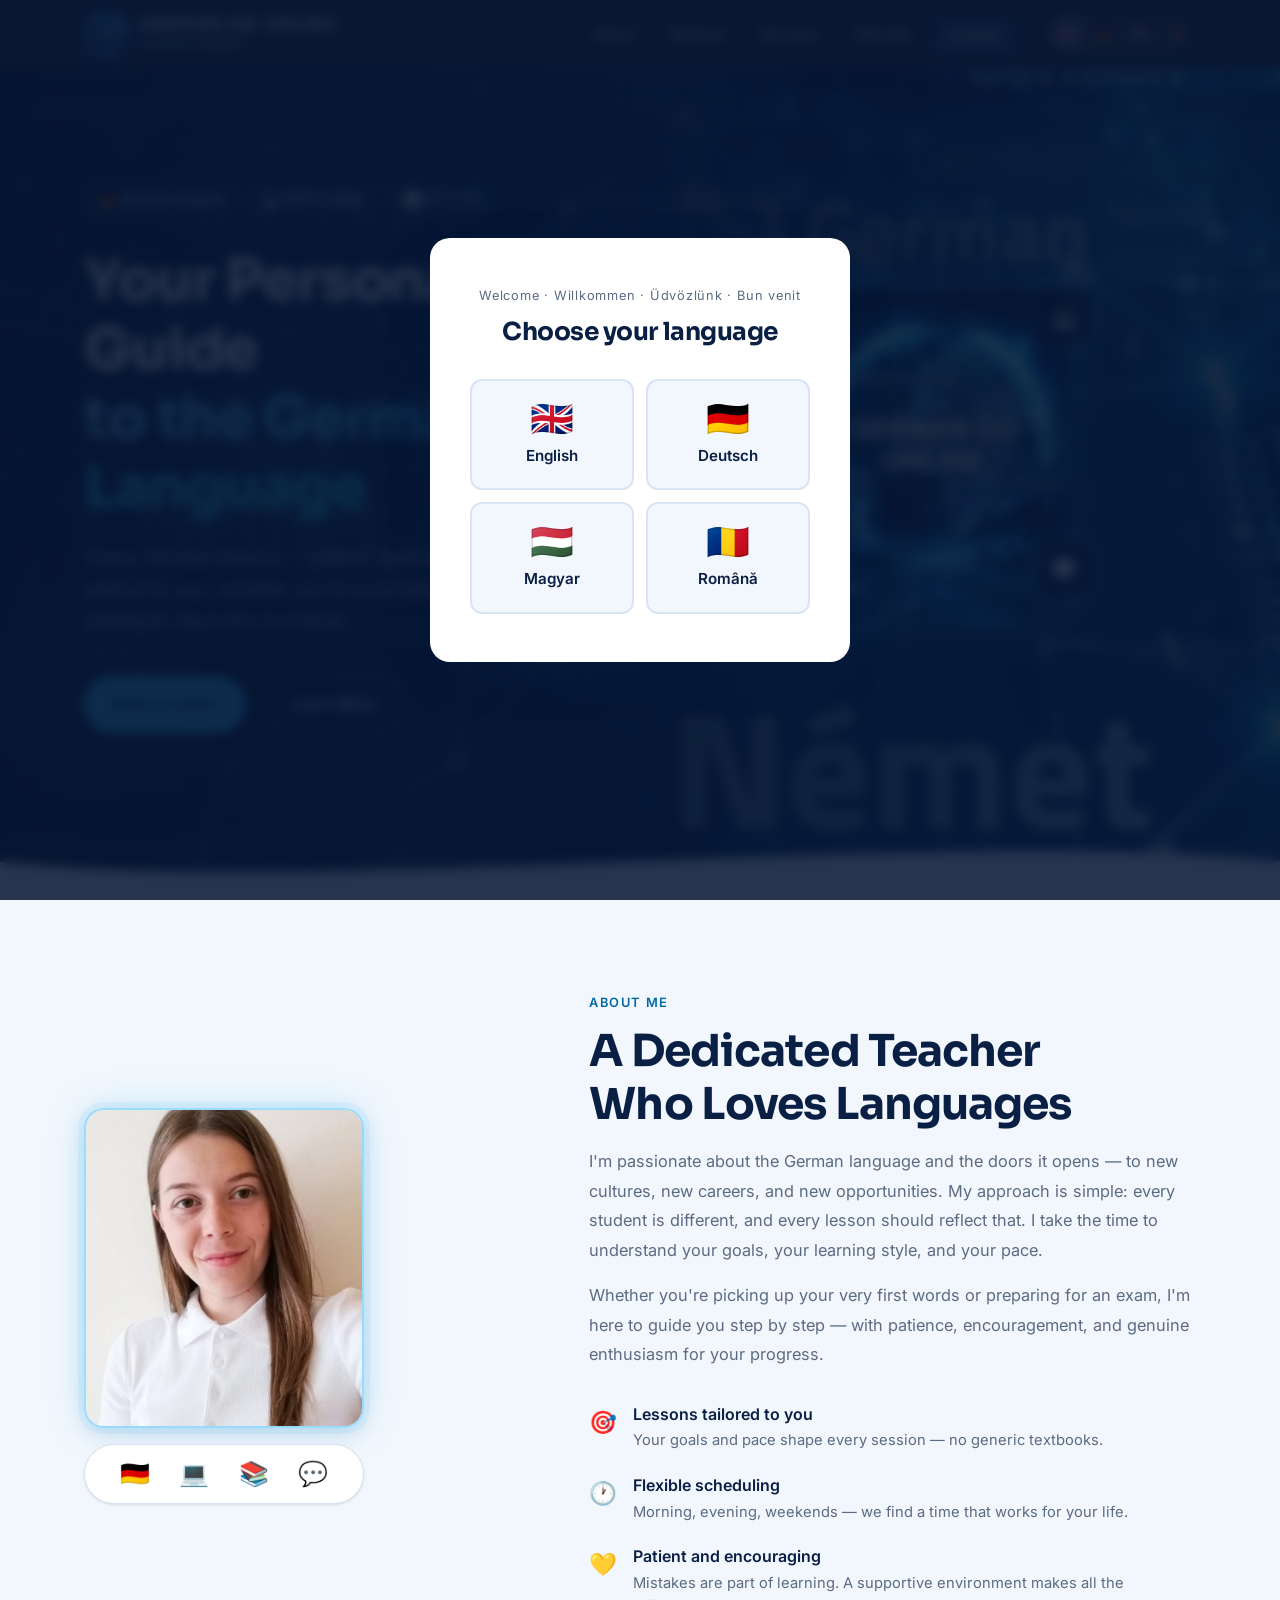
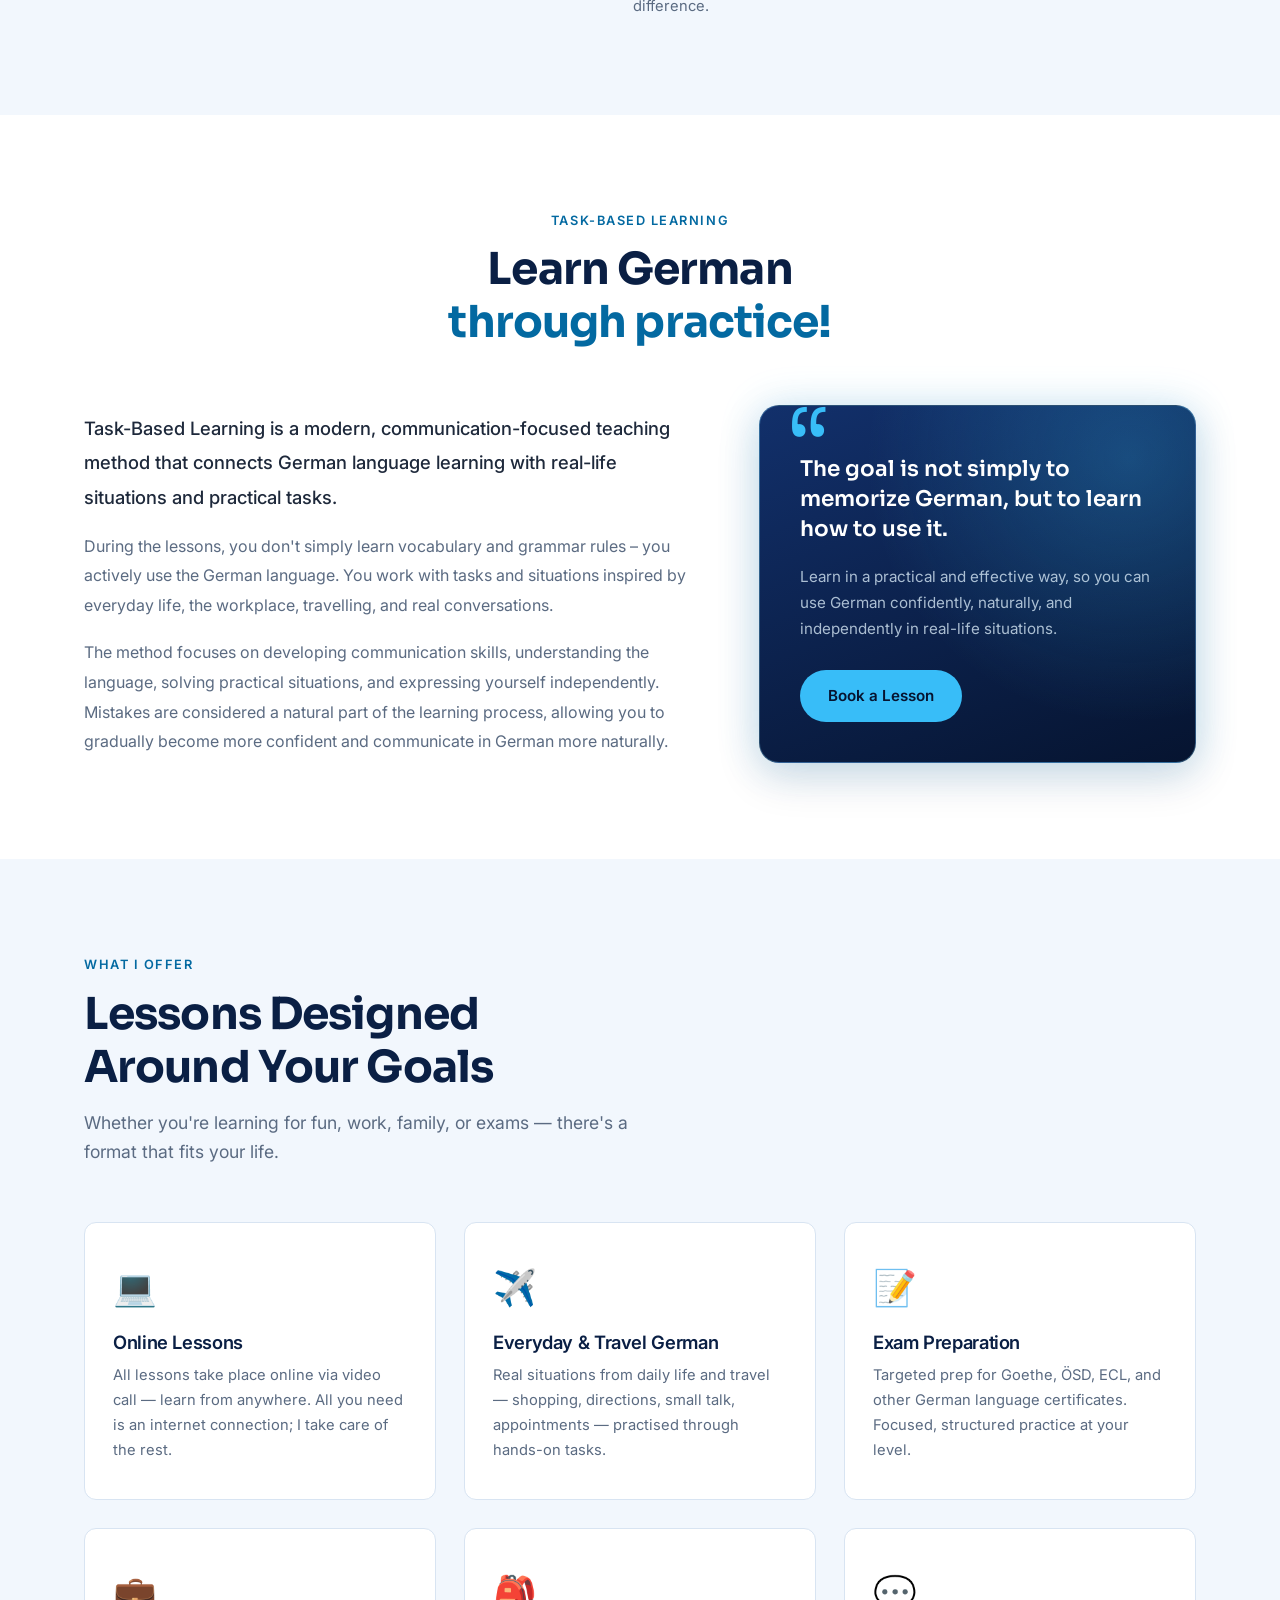
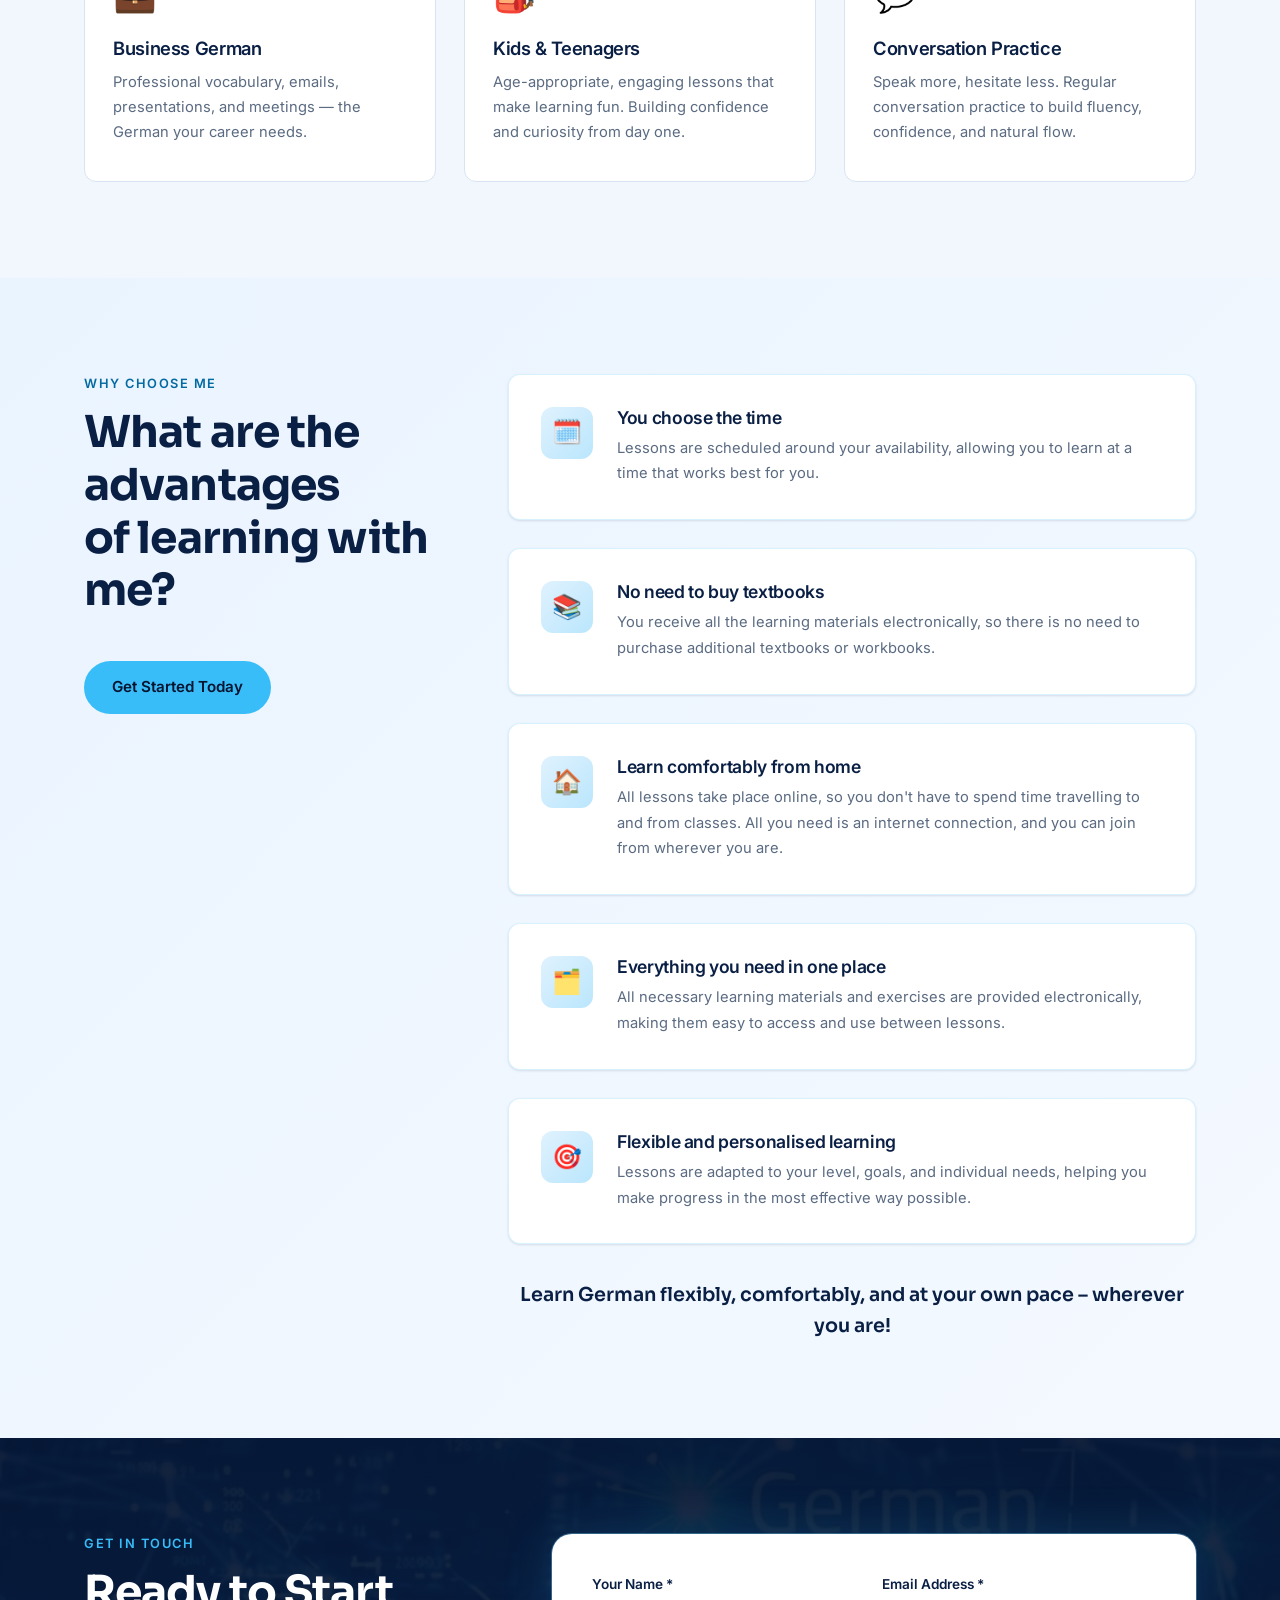
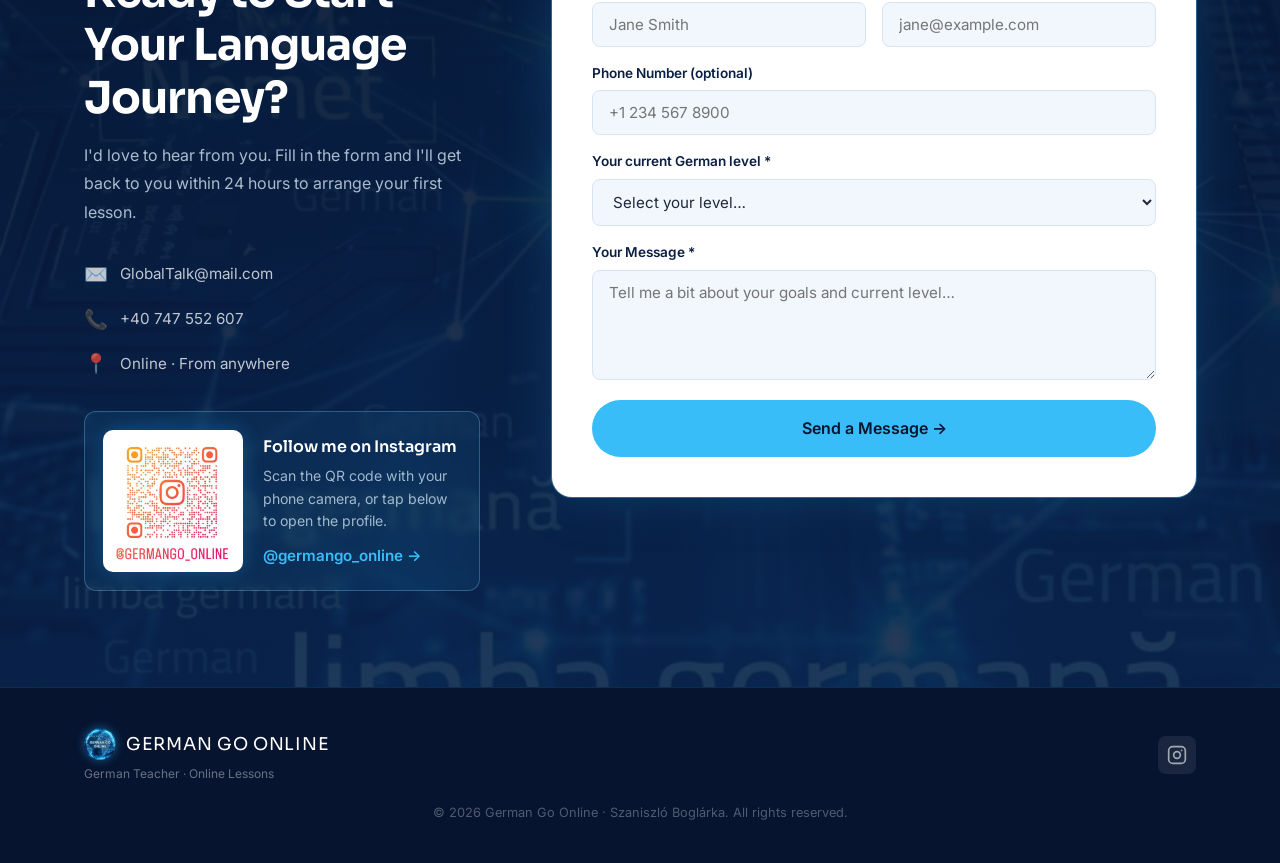
==== index.html @ 5b044534 "feat: rebrand as German Go Online — German-only, online-only site Content (from lesson description d" ====
<!DOCTYPE html>
<html lang="en">
<head>
  <meta charset="UTF-8" />
  <meta name="viewport" content="width=device-width, initial-scale=1.0" />
  <title>German Go Online — Szaniszló Boglárka | Online German Lessons</title>
  <link rel="preconnect" href="https://fonts.googleapis.com" />
  <link rel="preconnect" href="https://fonts.gstatic.com" crossorigin />
  <link href="https://fonts.googleapis.com/css2?family=Inter:wght@400;500;600&family=Sora:wght@500;600;700&display=swap" rel="stylesheet" />
  <link rel="icon" type="image/png" sizes="32x32" href="img/favicon-32.png" />
  <link rel="apple-touch-icon" href="img/apple-touch-icon.png" />
  <link rel="stylesheet" href="css/styles.css" />
</head>
<body>
  <nav id="navbar">
    <div class="container nav-inner">
      <a href="#" class="nav-logo" aria-label="German Go Online — Szaniszló Boglárka">
        <img src="img/logo-icon.png" alt="" class="nav-logo-icon" width="44" height="44" />
        <span class="nav-logo-text">
          <span class="nav-logo-name">German Go Online</span>
          <span class="nav-logo-tag">Szaniszló Boglárka</span>
        </span>
      </a>
      <button class="nav-toggle" aria-label="Toggle menu" aria-expanded="false">
        <span></span><span></span><span></span>
      </button>
      <ul class="nav-links" role="list">
        <li><a href="#about" class="nav-link" data-i18n="nav.about">About</a></li>
        <li><a href="#method" class="nav-link" data-i18n="nav.method">Method</a></li>
        <li><a href="#services" class="nav-link" data-i18n="nav.services">Services</a></li>
        <li><a href="#why" class="nav-link" data-i18n="nav.why">Why Me</a></li>
        <li><a href="#contact" class="nav-link" data-i18n="nav.contact">Contact</a></li>
      </ul>
      <div class="lang-switcher" aria-label="Select language">
        <button class="lang-btn active" data-lang="en" aria-label="English">🇬🇧</button>
        <button class="lang-btn" data-lang="de" aria-label="Deutsch">🇩🇪</button>
        <button class="lang-btn" data-lang="hu" aria-label="Magyar">🇭🇺</button>
        <button class="lang-btn" data-lang="ro" aria-label="Română">🇷🇴</button>
      </div>
    </div>
  </nav>

  <section id="hero">
    <div class="hero-bg-shapes" aria-hidden="true">
      <div class="shape shape-1"></div>
      <div class="shape shape-2"></div>
    </div>
    <div class="container hero-inner">
      <div class="hero-content">
        <div class="hero-flags" aria-label="Lesson highlights">
          <span class="flag-badge" data-i18n="hero.badge.de">🇩🇪 German lessons</span>
          <span class="flag-badge" data-i18n="hero.badge.online">💻 100% online</span>
          <span class="flag-badge" data-i18n="hero.badge.levels">📈 A1 → C2</span>
        </div>
        <h1 class="hero-headline" data-i18n-html="hero.headline">Your Personal Guide<br /><em>to the German Language</em></h1>
        <p class="hero-sub" data-i18n="hero.sub">Online German lessons — patient, dedicated, and tailored to you, whether you're a complete beginner or looking to reach the next level.</p>
        <div class="hero-ctas">
          <a href="#contact" class="btn btn-primary" data-i18n="hero.cta.primary">Book a Lesson</a>
          <a href="#about" class="btn btn-ghost" data-i18n="hero.cta.ghost">Learn More</a>
        </div>
      </div>
      <div class="hero-visual" aria-hidden="true">
        <div class="hero-avatar-wrap">
          <div class="hero-avatar-placeholder hero-logo">
            <img src="logo.jpeg" alt="German Go Online logo" class="hero-logo-img" />
          </div>
          <div class="hero-lang-float hero-lang-1">🇩🇪</div>
          <div class="hero-lang-float hero-lang-2">💻</div>
          <div class="hero-lang-float hero-lang-3">📚</div>
          <div class="hero-lang-float hero-lang-4">💬</div>
        </div>
      </div>
    </div>
    <div class="hero-wave" aria-hidden="true">
      <svg viewBox="0 0 1440 80" preserveAspectRatio="none" xmlns="http://www.w3.org/2000/svg">
        <path d="M0,40 C360,80 1080,0 1440,40 L1440,80 L0,80 Z" fill="#f2f7fd"/>
      </svg>
    </div>
  </section>

  <section id="about" class="section">
    <div class="container about-inner">
      <div class="about-image reveal">
        <div class="about-avatar-wrap">
          <div class="about-avatar-placeholder">
            <img src="img/profile.jpeg" alt="Szaniszló Boglárka" class="avatar-img profile-photo" width="280" height="320" loading="lazy" />
          </div>
          <div class="about-flag-ring" aria-hidden="true">
            <span>🇩🇪</span><span>💻</span><span>📚</span><span>💬</span>
          </div>
        </div>
      </div>
      <div class="about-content reveal">
        <p class="section-label" data-i18n="about.label">About me</p>
        <h2 class="section-title" data-i18n-html="about.title">A Dedicated Teacher<br />Who Loves Languages</h2>
        <p class="about-bio" data-i18n="about.bio1">I'm passionate about the German language and the doors it opens — to new cultures, new careers, and new opportunities. My approach is simple: every student is different, and every lesson should reflect that. I take the time to understand your goals, your learning style, and your pace.</p>
        <p class="about-bio" style="margin-top:16px;" data-i18n="about.bio2">Whether you're picking up your very first words or preparing for an exam, I'm here to guide you step by step — with patience, encouragement, and genuine enthusiasm for your progress.</p>
        <ul class="about-highlights">
          <li class="about-highlight">
            <span class="highlight-icon">🎯</span>
            <div>
              <strong data-i18n="about.h1.title">Lessons tailored to you</strong>
              <p data-i18n="about.h1.desc">Your goals and pace shape every session — no generic textbooks.</p>
            </div>
          </li>
          <li class="about-highlight">
            <span class="highlight-icon">🕐</span>
            <div>
              <strong data-i18n="about.h2.title">Flexible scheduling</strong>
              <p data-i18n="about.h2.desc">Morning, evening, weekends — we find a time that works for your life.</p>
            </div>
          </li>
          <li class="about-highlight">
            <span class="highlight-icon">💛</span>
            <div>
              <strong data-i18n="about.h3.title">Patient and encouraging</strong>
              <p data-i18n="about.h3.desc">Mistakes are part of learning. A supportive environment makes all the difference.</p>
            </div>
          </li>
        </ul>
      </div>
    </div>
  </section>

  <section id="method" class="section method-section">
    <div class="container">
      <div class="section-header reveal" style="text-align:center; margin-bottom:56px;">
        <p class="section-label" data-i18n="method.label">Task-Based Learning</p>
        <h2 class="section-title" data-i18n-html="method.title">Learn German<br /><em>through practice!</em></h2>
      </div>
      <div class="method-inner">
        <div class="method-text reveal">
          <p class="method-lead" data-i18n="method.p1">Task-Based Learning is a modern, communication-focused teaching method that connects German language learning with real-life situations and practical tasks.</p>
          <p data-i18n="method.p2">During the lessons, you don't simply learn vocabulary and grammar rules – you actively use the German language. You work with tasks and situations inspired by everyday life, the workplace, travelling, and real conversations.</p>
          <p data-i18n="method.p3">The method focuses on developing communication skills, understanding the language, solving practical situations, and expressing yourself independently. Mistakes are considered a natural part of the learning process, allowing you to gradually become more confident and communicate in German more naturally.</p>
        </div>
        <aside class="method-quote reveal">
          <span class="method-quote-mark" aria-hidden="true">“</span>
          <blockquote data-i18n="method.quote">The goal is not simply to memorize German, but to learn how to use it.</blockquote>
          <p class="method-closing" data-i18n="method.closing">Learn in a practical and effective way, so you can use German confidently, naturally, and independently in real-life situations.</p>
          <a href="#contact" class="btn btn-primary" data-i18n="hero.cta.primary">Book a Lesson</a>
        </aside>
      </div>
    </div>
  </section>

  <section id="services" class="section">
    <div class="container">
      <div class="section-header reveal" style="margin-bottom:56px;">
        <p class="section-label" data-i18n="svc.label">What I offer</p>
        <h2 class="section-title" data-i18n-html="svc.title">Lessons Designed<br />Around Your Goals</h2>
        <p class="section-sub" data-i18n="svc.sub">Whether you're learning for fun, work, family, or exams — there's a format that fits your life.</p>
      </div>
      <div class="services-grid">
        <div class="service-card reveal">
          <div class="service-icon">💻</div>
          <h3 class="service-title" data-i18n="svc.online.title">Online Lessons</h3>
          <p class="service-desc" data-i18n="svc.online.desc">All lessons take place online via video call — learn from anywhere. All you need is an internet connection; I take care of the rest.</p>
        </div>
        <div class="service-card reveal">
          <div class="service-icon">✈️</div>
          <h3 class="service-title" data-i18n="svc.everyday.title">Everyday &amp; Travel German</h3>
          <p class="service-desc" data-i18n="svc.everyday.desc">Real situations from daily life and travel — shopping, directions, small talk, appointments — practised through hands-on tasks.</p>
        </div>
        <div class="service-card reveal">
          <div class="service-icon">📝</div>
          <h3 class="service-title" data-i18n="svc.exam.title">Exam Preparation</h3>
          <p class="service-desc" data-i18n="svc.exam.desc">Targeted prep for Goethe, ÖSD, ECL, and other German language certificates. Focused, structured practice at your level.</p>
        </div>
        <div class="service-card reveal">
          <div class="service-icon">💼</div>
          <h3 class="service-title" data-i18n="svc.business.title">Business German</h3>
          <p class="service-desc" data-i18n="svc.business.desc">Professional vocabulary, emails, presentations, and meetings — the German your career needs.</p>
        </div>
        <div class="service-card reveal">
          <div class="service-icon">🎒</div>
          <h3 class="service-title" data-i18n="svc.kids.title">Kids &amp; Teenagers</h3>
          <p class="service-desc" data-i18n="svc.kids.desc">Age-appropriate, engaging lessons that make learning fun. Building confidence and curiosity from day one.</p>
        </div>
        <div class="service-card reveal">
          <div class="service-icon">💬</div>
          <h3 class="service-title" data-i18n="svc.conv.title">Conversation Practice</h3>
          <p class="service-desc" data-i18n="svc.conv.desc">Speak more, hesitate less. Regular conversation practice to build fluency, confidence, and natural flow.</p>
        </div>
      </div>
    </div>
  </section>

  <section id="why" class="section why-section">
    <div class="container">
      <div class="why-inner">
        <div class="why-header reveal">
          <p class="section-label" data-i18n="why.label">Why choose me</p>
          <h2 class="section-title" data-i18n-html="why.title">What are the advantages<br />of learning with me?</h2>
          <a href="#contact" class="btn btn-primary" style="margin-top:28px; display:inline-flex;" data-i18n="why.cta">Get Started Today</a>
        </div>
        <div class="why-cards">
          <div class="why-card reveal">
            <div class="why-icon-wrap"><span class="why-icon">🗓️</span></div>
            <div>
              <h3 class="why-title" data-i18n="why.c1.title">You choose the time</h3>
              <p class="why-desc" data-i18n="why.c1.desc">Lessons are scheduled around your availability, allowing you to learn at a time that works best for you.</p>
            </div>
          </div>
          <div class="why-card reveal">
            <div class="why-icon-wrap"><span class="why-icon">📚</span></div>
            <div>
              <h3 class="why-title" data-i18n="why.c2.title">No need to buy textbooks</h3>
              <p class="why-desc" data-i18n="why.c2.desc">You receive all the learning materials electronically, so there is no need to purchase additional textbooks or workbooks.</p>
            </div>
          </div>
          <div class="why-card reveal">
            <div class="why-icon-wrap"><span class="why-icon">🏠</span></div>
            <div>
              <h3 class="why-title" data-i18n="why.c3.title">Learn comfortably from home</h3>
              <p class="why-desc" data-i18n="why.c3.desc">All lessons take place online, so you don't have to spend time travelling to and from classes. All you need is an internet connection, and you can join from wherever you are.</p>
            </div>
          </div>
          <div class="why-card reveal">
            <div class="why-icon-wrap"><span class="why-icon">🗂️</span></div>
            <div>
              <h3 class="why-title" data-i18n="why.c4.title">Everything you need in one place</h3>
              <p class="why-desc" data-i18n="why.c4.desc">All necessary learning materials and exercises are provided electronically, making them easy to access and use between lessons.</p>
            </div>
          </div>
          <div class="why-card reveal">
            <div class="why-icon-wrap"><span class="why-icon">🎯</span></div>
            <div>
              <h3 class="why-title" data-i18n="why.c5.title">Flexible and personalised learning</h3>
              <p class="why-desc" data-i18n="why.c5.desc">Lessons are adapted to your level, goals, and individual needs, helping you make progress in the most effective way possible.</p>
            </div>
          </div>
          <p class="why-closing reveal" data-i18n="why.closing">Learn German flexibly, comfortably, and at your own pace – wherever you are!</p>
        </div>
      </div>
    </div>
  </section>

  <section id="contact" class="section">
    <div class="container">
      <div class="contact-inner">
        <div class="contact-info reveal">
          <p class="section-label" style="color:var(--accent);" data-i18n="contact.label">Get in touch</p>
          <h2 class="section-title" style="color:white;" data-i18n-html="contact.title">Ready to Start<br />Your Language Journey?</h2>
          <p class="contact-intro" data-i18n="contact.intro">I'd love to hear from you. Fill in the form and I'll get back to you within 24 hours to arrange your first lesson.</p>
          <ul class="contact-details">
            <li class="contact-detail">
              <span class="contact-detail-icon">✉️</span>
              <a href="mailto:GlobalTalk@mail.com" class="contact-link">GlobalTalk@mail.com</a>
            </li>
            <li class="contact-detail">
              <span class="contact-detail-icon">📞</span>
              <a href="tel:+40747552607" class="contact-link">+40 747 552 607</a>
            </li>
            <li class="contact-detail">
              <span class="contact-detail-icon">📍</span>
              <span data-i18n="contact.location">Online · From anywhere</span>
            </li>
          </ul>
          <div class="insta-card">
            <a href="https://www.instagram.com/germango_online/" target="_blank" rel="noopener" class="insta-qr-link" aria-label="Instagram @germango_online">
              <img src="img/insta-qr.jpeg" alt="Instagram QR code — @germango_online" class="insta-qr" width="140" height="142" loading="lazy" />
            </a>
            <div class="insta-text">
              <strong data-i18n="contact.insta.title">Follow me on Instagram</strong>
              <p data-i18n="contact.insta.desc">Scan the QR code with your phone camera, or tap below to open the profile.</p>
              <a href="https://www.instagram.com/germango_online/" target="_blank" rel="noopener" class="insta-handle">@germango_online →</a>
            </div>
          </div>
        </div>
        <div class="contact-form-wrap reveal">
          <form class="contact-form" id="contact-form" action="https://formsubmit.co/GlobalTalk@mail.com" method="POST">
            <input type="hidden" name="_subject" value="New lesson enquiry — German Go Online" />
            <input type="hidden" name="_template" value="table" />
            <input type="text" name="_honey" class="form-honeypot" tabindex="-1" autocomplete="off" aria-hidden="true" />
            <div class="form-row">
              <div class="form-group">
                <label for="name" data-i18n="contact.form.name">Your Name *</label>
                <input type="text" id="name" name="Name" data-i18n-placeholder="contact.form.name.ph" placeholder="Jane Smith" required />
              </div>
              <div class="form-group">
                <label for="email" data-i18n="contact.form.email">Email Address *</label>
                <input type="email" id="email" name="Email" data-i18n-placeholder="contact.form.email.ph" placeholder="jane@example.com" required />
              </div>
            </div>
            <div class="form-group">
              <label for="phone" data-i18n="contact.form.phone">Phone Number (optional)</label>
              <input type="tel" id="phone" name="Phone" data-i18n-placeholder="contact.form.phone.ph" placeholder="+1 234 567 8900" />
            </div>
            <div class="form-group">
              <label for="level" data-i18n="contact.form.level">Your current German level *</label>
              <select id="level" name="German level" required>
                <option value="" disabled selected data-i18n-option="contact.form.level.ph">Select your level…</option>
                <option value="Complete beginner" data-i18n-option="contact.form.level.zero">Complete beginner</option>
                <option value="A1-A2" data-i18n-option="contact.form.level.a">A1–A2 · Elementary</option>
                <option value="B1-B2" data-i18n-option="contact.form.level.b">B1–B2 · Intermediate</option>
                <option value="C1-C2" data-i18n-option="contact.form.level.c">C1–C2 · Advanced</option>
                <option value="Not sure" data-i18n-option="contact.form.level.ns">Not sure yet</option>
              </select>
            </div>
            <div class="form-group">
              <label for="message" data-i18n="contact.form.msg">Your Message *</label>
              <textarea id="message" name="Message" rows="4" data-i18n-placeholder="contact.form.msg.ph" placeholder="Tell me a bit about your goals and current level…" required></textarea>
            </div>
            <button type="submit" class="btn btn-primary form-submit" data-i18n="contact.form.submit">Send a Message →</button>
            <p class="form-status" role="status" aria-live="polite"></p>
          </form>
        </div>
      </div>
    </div>
  </section>

  <footer class="footer">
    <div class="container footer-inner">
      <div class="footer-brand">
        <span class="footer-name"><img src="img/logo-icon.png" alt="" class="footer-logo-icon" width="32" height="32" />German Go Online</span>
        <span class="footer-tagline" data-i18n="footer.tagline">German Teacher · Online Lessons</span>
      </div>
      <div class="footer-social" aria-label="Social media">
        <a href="https://www.instagram.com/germango_online/" target="_blank" rel="noopener" aria-label="Instagram" class="social-link">
          <svg viewBox="0 0 24 24" width="20" height="20" fill="none" stroke="currentColor" stroke-width="2"><rect x="2" y="2" width="20" height="20" rx="5"/><circle cx="12" cy="12" r="4"/><circle cx="17.5" cy="6.5" r="1" fill="currentColor" stroke="none"/></svg>
        </a>
      </div>
      <p class="footer-copy" data-i18n="footer.copy">© 2026 German Go Online · Szaniszló Boglárka. All rights reserved.</p>
    </div>
  </footer>

  <div id="lang-modal" class="lang-modal" role="dialog" aria-modal="true" aria-labelledby="lang-modal-title">
    <div class="lang-modal-box">
      <p class="lang-modal-greeting">Welcome · Willkommen · Üdvözlünk · Bun venit</p>
      <h2 class="lang-modal-title" id="lang-modal-title">Choose your language</h2>
      <div class="lang-modal-options">
        <button class="lang-modal-btn" data-lang="en">
          <span class="lang-modal-flag">🇬🇧</span>
          <span class="lang-modal-name">English</span>
        </button>
        <button class="lang-modal-btn" data-lang="de">
          <span class="lang-modal-flag">🇩🇪</span>
          <span class="lang-modal-name">Deutsch</span>
        </button>
        <button class="lang-modal-btn" data-lang="hu">
          <span class="lang-modal-flag">🇭🇺</span>
          <span class="lang-modal-name">Magyar</span>
        </button>
        <button class="lang-modal-btn" data-lang="ro">
          <span class="lang-modal-flag">🇷🇴</span>
          <span class="lang-modal-name">Română</span>
        </button>
      </div>
    </div>
  </div>

  <script src="js/translations.js"></script>
  <script src="js/main.js"></script>
</body>
</html>
---- css/styles.css ----
*, *::before, *::after { box-sizing: border-box; margin: 0; padding: 0; }

:root {
  --primary: #0a1f44;
  --primary-light: #12306b;
  --primary-deep: #061430;
  --accent: #38bdf8;
  --accent-dark: #0ea5e9;
  --accent-ink: #0369a1;
  --glow: rgba(56,189,248,.45);
  --bg: #f2f7fd;
  --surface: #ffffff;
  --text: #1e293b;
  --muted: #5b6b82;
  --border: #d8e4f2;
  --shadow-sm: 0 1px 3px rgba(10,31,68,.08), 0 1px 2px rgba(10,31,68,.05);
  --shadow-md: 0 6px 20px rgba(10,31,68,.10);
  --shadow-lg: 0 14px 44px rgba(10,31,68,.16);
  --font-head: 'Sora', 'Inter', sans-serif;
  --radius: 12px;
  --radius-lg: 20px;
  --transition: 0.25s ease;
}

html { scroll-behavior: smooth; }
body { font-family: 'Inter', sans-serif; color: var(--text); background: var(--bg); line-height: 1.6; }
img { max-width: 100%; display: block; }
a { color: inherit; text-decoration: none; }
button { cursor: pointer; border: none; background: none; font: inherit; }

h1, h2, h3 { font-family: var(--font-head); line-height: 1.2; letter-spacing: -0.02em; font-weight: 700; }

.container { max-width: 1160px; margin: 0 auto; padding: 0 24px; }
.section { padding: 96px 0; }
.section-label { font-size: 0.8rem; font-weight: 600; letter-spacing: 0.12em; text-transform: uppercase; color: var(--accent-ink); margin-bottom: 12px; }
.section-title { font-size: clamp(2rem, 4vw, 2.75rem); color: var(--primary); margin-bottom: 16px; }
.section-sub { font-size: 1.1rem; color: var(--muted); max-width: 560px; }

.btn { display: inline-flex; align-items: center; gap: 8px; padding: 14px 28px; border-radius: 50px; font-weight: 600; font-size: 0.95rem; transition: var(--transition); }
.btn-primary { background: var(--accent); color: var(--primary-deep); box-shadow: 0 0 0 0 var(--glow); }
.btn-primary:hover { background: #7dd3fc; transform: translateY(-2px); box-shadow: 0 0 24px var(--glow), var(--shadow-md); }
.btn-ghost { border: 2px solid rgba(125,211,252,.5); color: white; }
.btn-ghost:hover { background: rgba(56,189,248,.12); border-color: var(--accent); transform: translateY(-2px); }

/* Scroll-reveal utility */
.reveal { opacity: 0; transform: translateY(28px); transition: opacity 0.6s ease, transform 0.6s ease; }
.reveal.visible { opacity: 1; transform: translateY(0); }

/* ── Navbar ── */
#navbar {
  position: sticky; top: 0; z-index: 100;
  background: rgba(6, 20, 48, 0.9);
  border-bottom: 1px solid rgba(56,189,248,.15);
  backdrop-filter: blur(8px);
  transition: box-shadow var(--transition);
}
#navbar.navbar--scrolled { box-shadow: 0 2px 20px rgba(0,0,0,.25); }

.nav-inner { display: flex; align-items: center; gap: 32px; height: 68px; }
.nav-logo { display: flex; flex-direction: column; margin-right: auto; }
.nav-logo-name { font-family: var(--font-head); font-weight: 600; font-size: 1.05rem; color: white; line-height: 1.1; }
.nav-logo-tag { font-size: 0.68rem; letter-spacing: 0.08em; color: var(--accent); text-transform: uppercase; }

.nav-links { display: flex; gap: 8px; list-style: none; }
.nav-link { padding: 8px 14px; border-radius: 6px; color: rgba(255,255,255,.82); font-size: 0.9rem; font-weight: 500; transition: var(--transition); }
.nav-link:hover { color: white; background: rgba(255,255,255,.08); }


.nav-toggle { display: none; flex-direction: column; gap: 5px; padding: 6px; }
.nav-toggle span { display: block; width: 24px; height: 2px; background: white; border-radius: 2px; transition: var(--transition); }
.nav-toggle[aria-expanded="true"] span:nth-child(1) { transform: translateY(7px) rotate(45deg); }
.nav-toggle[aria-expanded="true"] span:nth-child(2) { opacity: 0; }
.nav-toggle[aria-expanded="true"] span:nth-child(3) { transform: translateY(-7px) rotate(-45deg); }

@media (max-width: 768px) {
  .nav-toggle { display: flex; }
  .nav-links {
    display: none; flex-direction: column; gap: 0;
    position: absolute; top: 100%; left: 0; right: 0;
    background: var(--primary-deep); padding: 24px;
    z-index: 99; overflow-y: auto;
    max-height: calc(100vh - 68px);
  }
  .nav-links.open { display: flex; }
  .nav-link { padding: 16px; font-size: 1.1rem; border-radius: 8px; }
}

/* ── Hero ── */
#hero {
  position: relative; overflow: hidden;
  background:
    linear-gradient(100deg, rgba(6,20,48,.92) 0%, rgba(6,20,48,.72) 45%, rgba(6,20,48,.25) 100%),
    url('../background.jpeg') center 60% / cover no-repeat,
    var(--primary);
  padding: 100px 0 0;
  min-height: 92vh;
  display: flex; flex-direction: column;
}

.hero-bg-shapes { position: absolute; inset: 0; pointer-events: none; }
.shape { position: absolute; border-radius: 50%; }
.shape-1 { width: 500px; height: 500px; background: radial-gradient(circle, rgba(56,189,248,.18), transparent 70%); top: -120px; right: -100px; }
.shape-2 { width: 300px; height: 300px; background: radial-gradient(circle, rgba(56,189,248,.10), transparent 70%); bottom: 60px; left: -60px; }

.hero-inner { display: grid; grid-template-columns: 1fr 1fr; gap: 60px; align-items: center; flex: 1; padding-bottom: 80px; }

.hero-flags { display: flex; flex-wrap: wrap; gap: 10px; margin-bottom: 28px; }
.flag-badge {
  background: rgba(56,189,248,.1);
  border: 1px solid rgba(125,211,252,.35);
  color: #e0f2fe; padding: 6px 14px;
  border-radius: 50px; font-size: 0.85rem; font-weight: 500;
  backdrop-filter: blur(4px);
  animation: flagFloat 3s ease-in-out infinite;
}
.flag-badge:nth-child(2) { animation-delay: .4s; }
.flag-badge:nth-child(3) { animation-delay: .8s; }
.flag-badge:nth-child(4) { animation-delay: 1.2s; }

@keyframes flagFloat { 0%,100% { transform: translateY(0); } 50% { transform: translateY(-4px); } }

.hero-headline { font-size: clamp(2.4rem, 5vw, 3.6rem); color: white; margin-bottom: 20px; }
.hero-headline em {
  font-style: normal;
  background: linear-gradient(90deg, #7dd3fc, var(--accent) 50%, #22d3ee);
  -webkit-background-clip: text; background-clip: text; color: transparent;
  text-shadow: 0 0 40px rgba(56,189,248,.35);
}
.hero-sub { font-size: 1.15rem; color: rgba(224,242,254,.82); max-width: 480px; margin-bottom: 40px; line-height: 1.7; }
.hero-ctas { display: flex; gap: 16px; flex-wrap: wrap; }

/* Avatar visual */
.hero-visual { display: flex; justify-content: center; align-items: center; }
.hero-avatar-wrap { position: relative; width: 320px; height: 360px; }
.hero-avatar-placeholder {
  width: 260px; height: 300px;
  background: rgba(56,189,248,.08);
  border: 1.5px solid rgba(125,211,252,.55);
  border-radius: var(--radius-lg);
  overflow: hidden;
  margin: 30px auto 0;
  box-shadow: 0 0 40px rgba(56,189,248,.35), inset 0 0 30px rgba(56,189,248,.12);
  backdrop-filter: blur(6px);
}

.hero-lang-float {
  position: absolute; background: rgba(6,20,48,.55);
  border: 1px solid rgba(125,211,252,.5);
  backdrop-filter: blur(6px);
  border-radius: 12px; padding: 10px 14px;
  font-size: 1.4rem; box-shadow: 0 0 18px rgba(56,189,248,.35);
  animation: floatBadge 4s ease-in-out infinite;
}
.hero-lang-1 { top: 10px; left: 0; animation-delay: 0s; }
.hero-lang-2 { top: 10px; right: 0; animation-delay: 1s; }
.hero-lang-3 { bottom: 40px; left: 0; animation-delay: 2s; }
.hero-lang-4 { bottom: 40px; right: 0; animation-delay: 3s; }
@keyframes floatBadge { 0%,100%{transform:translateY(0) rotate(-2deg);} 50%{transform:translateY(-10px) rotate(2deg);} }

.hero-wave { margin-top: auto; line-height: 0; }
.hero-wave svg { width: 100%; display: block; }

@media (max-width: 768px) {
  #hero {
    min-height: auto; padding: 80px 0 0;
    background:
      linear-gradient(180deg, rgba(6,20,48,.85) 0%, rgba(6,20,48,.7) 100%),
      url('../background.jpeg') center / cover no-repeat,
      var(--primary);
  }
  .hero-inner { grid-template-columns: 1fr; gap: 40px; text-align: center; padding-bottom: 60px; }
  .hero-visual { display: none; }
  .hero-flags { justify-content: center; }
  .hero-ctas { justify-content: center; }
  .hero-sub { margin-left: auto; margin-right: auto; }
}

/* ── About ── */
.about-inner { display: grid; grid-template-columns: 1fr 1.4fr; gap: 72px; align-items: center; }

.about-avatar-wrap { position: relative; display: inline-block; }
.about-avatar-placeholder {
  width: 280px; height: 320px;
  background: linear-gradient(135deg, #e0f2fe, #f0f9ff);
  border: 1px solid #bae6fd;
  border-radius: var(--radius-lg);
  overflow: hidden;
  box-shadow: var(--shadow-md);
}

.avatar-img { width: 100%; height: 100%; object-fit: cover; display: block; }

.about-flag-ring {
  display: flex; justify-content: space-around;
  background: white; border-radius: 50px;
  padding: 10px 20px; margin-top: 16px;
  border: 1px solid var(--border);
  box-shadow: var(--shadow-sm);
  font-size: 1.5rem;
}

.about-bio { color: var(--muted); line-height: 1.8; font-size: 1.025rem; }

.about-highlights { list-style: none; margin-top: 32px; display: flex; flex-direction: column; gap: 20px; }
.about-highlight { display: flex; gap: 16px; align-items: flex-start; }
.highlight-icon { font-size: 1.4rem; flex-shrink: 0; margin-top: 2px; }
.about-highlight strong { display: block; color: var(--primary); font-weight: 600; margin-bottom: 2px; }
.about-highlight p { color: var(--muted); font-size: 0.92rem; }

@media (max-width: 768px) {
  .about-inner { grid-template-columns: 1fr; gap: 40px; }
  .about-image { display: flex; justify-content: center; }
  .about-avatar-placeholder { width: 220px; height: 250px; }
}

/* ── Services ── */
.services-grid { display: grid; grid-template-columns: repeat(3, 1fr); gap: 28px; }

.service-card {
  background: var(--surface);
  border: 1px solid var(--border);
  border-radius: var(--radius);
  padding: 36px 28px;
  transition: var(--transition);
  position: relative; overflow: hidden;
}
.service-card::before {
  content: '';
  position: absolute; top: 0; left: 0; right: 0;
  height: 3px;
  background: linear-gradient(90deg, #22d3ee, var(--accent), var(--accent-dark));
  transform: scaleX(0); transform-origin: left;
  transition: transform 0.3s ease;
}
.service-card:hover { transform: translateY(-4px); box-shadow: var(--shadow-lg), 0 0 0 1px rgba(56,189,248,.35); border-color: transparent; }
.service-card:hover::before { transform: scaleX(1); }

.service-icon { font-size: 2.2rem; margin-bottom: 16px; }
.service-title { font-size: 1.15rem; color: var(--primary); margin-bottom: 10px; font-family: 'Inter', sans-serif; font-weight: 600; }
.service-desc { font-size: 0.92rem; color: var(--muted); line-height: 1.7; }

@media (max-width: 900px) { .services-grid { grid-template-columns: 1fr 1fr; } }
@media (max-width: 540px) { .services-grid { grid-template-columns: 1fr; } }

/* ── Why Choose Me ── */
.why-section { background: linear-gradient(135deg, #eaf4ff, #f4f9ff); }

.why-inner { display: grid; grid-template-columns: 1fr 2fr; gap: 80px; align-items: start; }
.why-header { position: sticky; top: 100px; }

.why-cards { display: flex; flex-direction: column; gap: 28px; }
.why-card {
  display: flex; gap: 24px; align-items: flex-start;
  background: white; border-radius: var(--radius);
  padding: 32px; box-shadow: var(--shadow-sm);
  border: 1px solid rgba(56,189,248,.2);
  transition: var(--transition);
}
.why-card:hover { box-shadow: var(--shadow-md), 0 0 0 1px rgba(56,189,248,.35); transform: translateX(6px); }

.why-icon-wrap {
  flex-shrink: 0; width: 52px; height: 52px;
  background: linear-gradient(135deg, #e0f2fe, #bae6fd);
  border-radius: 12px;
  display: flex; align-items: center; justify-content: center;
}
.why-icon { font-size: 1.5rem; }
.why-title { font-size: 1.1rem; font-weight: 600; color: var(--primary); margin-bottom: 8px; font-family: 'Inter', sans-serif; }
.why-desc { font-size: 0.92rem; color: var(--muted); line-height: 1.75; }

@media (max-width: 768px) {
  .why-inner { grid-template-columns: 1fr; gap: 40px; }
  .why-header { position: static; }
}

/* ── Contact ── */
.contact-inner { display: grid; grid-template-columns: 1fr 1.3fr; gap: 72px; align-items: start; }

.contact-intro { color: rgba(224,242,254,.75); line-height: 1.8; margin: 16px 0 32px; font-size: 1rem; }
.contact-details { list-style: none; display: flex; flex-direction: column; gap: 14px; }
.contact-detail { display: flex; align-items: center; gap: 12px; color: rgba(255,255,255,.75); font-size: 0.95rem; }
.contact-detail-icon { font-size: 1.2rem; flex-shrink: 0; }

.contact-form-wrap { background: white; border-radius: var(--radius-lg); padding: 40px; box-shadow: 0 0 0 1px rgba(125,211,252,.35), 0 0 50px rgba(56,189,248,.18), var(--shadow-lg); }

.form-row { display: grid; grid-template-columns: 1fr 1fr; gap: 16px; }
.form-group { display: flex; flex-direction: column; gap: 6px; margin-bottom: 16px; }
.form-group label { font-size: 0.85rem; font-weight: 600; color: var(--primary); }
.form-group input, .form-group select, .form-group textarea {
  padding: 12px 16px; border: 1.5px solid var(--border); border-radius: 8px;
  font-family: 'Inter', sans-serif; font-size: 0.95rem; color: var(--text);
  background: var(--bg); transition: border-color var(--transition);
  outline: none;
}
.form-group input:focus, .form-group select:focus, .form-group textarea:focus {
  border-color: var(--accent);
  box-shadow: 0 0 0 3px rgba(56,189,248,.2);
}
.form-group textarea { resize: vertical; min-height: 110px; }
.form-submit { width: 100%; justify-content: center; padding: 16px; font-size: 1rem; margin-top: 4px; }

@media (max-width: 768px) {
  .contact-inner { grid-template-columns: 1fr; gap: 40px; }
  .form-row { grid-template-columns: 1fr; }
}

/* ── Footer ── */
.footer { background: var(--primary-deep); border-top: 1px solid rgba(56,189,248,.15); padding: 40px 0; }
.footer-inner { display: flex; align-items: center; justify-content: space-between; flex-wrap: wrap; gap: 20px; }
.footer-brand { display: flex; flex-direction: column; gap: 4px; }
.footer-name { font-family: var(--font-head); color: white; font-size: 1.1rem; }
.footer-tagline { font-size: 0.75rem; color: rgba(255,255,255,.4); }
.footer-social { display: flex; gap: 12px; }
.social-link {
  width: 38px; height: 38px; border-radius: 8px;
  background: rgba(255,255,255,.08); color: rgba(255,255,255,.6);
  display: flex; align-items: center; justify-content: center;
  transition: var(--transition);
}
.social-link:hover { background: var(--accent); color: var(--primary-deep); box-shadow: 0 0 16px var(--glow); }
.footer-copy { color: rgba(255,255,255,.3); font-size: 0.8rem; width: 100%; text-align: center; }

@media (max-width: 600px) {
  .footer-inner { flex-direction: column; text-align: center; align-items: center; }
}

/* ── Active nav link highlighting ── */
.nav-link--active { color: white !important; background: rgba(56,189,248,.16) !important; box-shadow: inset 0 -2px 0 var(--accent); }

/* ── Section backgrounds ── */
#about { background: var(--bg); }
#services { background: var(--bg); }
#contact {
  background:
    linear-gradient(180deg, rgba(6,20,48,.94), rgba(10,31,68,.88)),
    url('../background.jpeg') center 75% / cover no-repeat,
    var(--primary);
}

.section-header { margin-bottom: 56px; }

/* ── Language Switcher ── */
.lang-switcher {
  display: flex; align-items: center; gap: 4px;
  background: rgba(255,255,255,.08);
  border-radius: 50px;
  padding: 4px;
}
.lang-btn {
  width: 32px; height: 32px;
  border-radius: 50%;
  font-size: 1.1rem;
  display: flex; align-items: center; justify-content: center;
  background: transparent;
  opacity: 0.55;
  transition: var(--transition);
  cursor: pointer;
  border: 2px solid transparent;
}
.lang-btn:hover { opacity: 0.9; background: rgba(255,255,255,.1); }
.lang-btn.active { opacity: 1; background: rgba(255,255,255,.18); border-color: rgba(255,255,255,.3); }

@media (max-width: 768px) {
  .lang-switcher { order: -1; margin-left: auto; margin-right: 8px; }
}

/* ── Language Picker Modal ── */
.lang-modal {
  position: fixed; inset: 0; z-index: 1000;
  background: rgba(6,20,48,.86);
  backdrop-filter: blur(6px);
  display: flex; align-items: center; justify-content: center;
  opacity: 0; visibility: hidden;
  transition: opacity 0.3s ease, visibility 0.3s ease;
}
.lang-modal.visible { opacity: 1; visibility: visible; }
.lang-modal-box {
  background: var(--surface);
  border-radius: var(--radius-lg);
  padding: 48px 40px;
  max-width: 420px; width: 90%;
  text-align: center;
  box-shadow: var(--shadow-lg);
  transform: translateY(24px);
  transition: transform 0.35s ease;
}
.lang-modal.visible .lang-modal-box { transform: translateY(0); }
.lang-modal-greeting {
  font-size: 0.8rem; color: var(--muted);
  letter-spacing: 0.06em; margin-bottom: 10px;
}
.lang-modal-title {
  font-family: var(--font-head);
  font-size: 1.55rem; color: var(--primary);
  margin-bottom: 32px;
}
.lang-modal-options {
  display: grid; grid-template-columns: 1fr 1fr; gap: 12px;
}
.lang-modal-btn {
  display: flex; flex-direction: column; align-items: center; gap: 8px;
  padding: 20px 16px;
  border-radius: var(--radius);
  border: 2px solid var(--border);
  background: var(--bg);
  cursor: pointer;
  transition: var(--transition);
}
.lang-modal-btn:hover {
  border-color: var(--accent);
  background: #f0f9ff;
  transform: translateY(-2px);
  box-shadow: var(--shadow-sm);
}
.lang-modal-flag { font-size: 2.2rem; line-height: 1; }
.lang-modal-name { font-weight: 600; color: var(--primary); font-size: 0.95rem; }

/* ── Method (Task-Based Learning) ── */
.method-section { background: var(--surface); }
.method-section .section-title em { color: var(--accent-ink); font-style: normal; }
.method-inner { display: grid; grid-template-columns: 1.4fr 1fr; gap: 64px; align-items: center; }
.method-text p { font-size: 1rem; color: var(--muted); line-height: 1.85; }
.method-text p + p { margin-top: 18px; }
.method-text .method-lead { font-size: 1.15rem; color: var(--text); font-weight: 500; }
.method-quote {
  position: relative; color: white;
  background: radial-gradient(circle at 85% 15%, rgba(56,189,248,.25), transparent 55%), linear-gradient(160deg, var(--primary-light), var(--primary-deep));
  border: 1px solid rgba(125,211,252,.3);
  border-radius: var(--radius-lg); padding: 48px 40px 40px;
  box-shadow: 0 0 40px rgba(56,189,248,.2), var(--shadow-lg);
}
.method-quote-mark {
  position: absolute; top: -8px; left: 28px; font-family: var(--font-head);
  font-size: 6rem; line-height: 1; color: var(--accent);
}
.method-quote blockquote { font-family: var(--font-head); font-weight: 600; font-size: 1.35rem; line-height: 1.4; margin-bottom: 20px; }
.method-closing { font-size: 0.95rem; color: rgba(224,242,254,.75); line-height: 1.7; margin-bottom: 28px; }
@media (max-width: 860px) {
  .method-inner { grid-template-columns: 1fr; gap: 40px; }
  .method-quote { padding: 44px 28px 32px; }
}

.why-closing { font-family: var(--font-head); font-weight: 600; font-size: 1.2rem; color: var(--primary); text-align: center; margin-top: 8px; }

/* ── Logo ── */
.nav-logo { flex-direction: row; align-items: center; gap: 12px; }
.nav-logo-text { display: flex; flex-direction: column; }
.nav-logo-icon {
  width: 44px; height: 44px; border-radius: 50%; object-fit: cover; flex-shrink: 0;
  border: 1px solid rgba(125,211,252,.55);
  box-shadow: 0 0 14px rgba(56,189,248,.45);
}
.nav-logo-name { text-transform: uppercase; letter-spacing: 0.04em; }
.nav-logo-tag { color: rgba(186,230,253,.8); text-transform: none; letter-spacing: 0.02em; font-size: 0.72rem; }

.hero-logo { width: 280px; height: 340px; margin-top: 10px; }
.hero-logo-img { width: 100%; height: 100%; object-fit: cover; object-position: center 42%; display: block; }

.footer-name { display: inline-flex; align-items: center; gap: 10px; text-transform: uppercase; letter-spacing: 0.04em; }
.footer-logo-icon { width: 32px; height: 32px; border-radius: 50%; object-fit: cover; box-shadow: 0 0 10px rgba(56,189,248,.4); }

@media (max-width: 420px) {
  .nav-logo-icon { width: 38px; height: 38px; }
  .nav-logo-name { font-size: 0.9rem; }
}

/* ── Instagram QR card ── */
.insta-card {
  display: flex; align-items: center; gap: 20px;
  margin-top: 32px; padding: 18px;
  background: rgba(56,189,248,.08);
  border: 1px solid rgba(125,211,252,.3);
  border-radius: var(--radius);
  backdrop-filter: blur(4px);
}
.insta-qr-link { flex-shrink: 0; display: block; border-radius: 10px; overflow: hidden; background: white; padding: 6px; box-shadow: 0 0 20px rgba(56,189,248,.25); transition: var(--transition); }
.insta-qr-link:hover { transform: scale(1.03); box-shadow: 0 0 28px rgba(56,189,248,.45); }
.insta-qr { width: 128px; height: auto; display: block; }
.insta-text strong { display: block; color: white; font-family: var(--font-head); font-weight: 600; margin-bottom: 6px; }
.insta-text p { color: rgba(224,242,254,.7); font-size: 0.88rem; line-height: 1.6; margin-bottom: 10px; }
.insta-handle { color: var(--accent); font-weight: 600; font-size: 0.95rem; }
.insta-handle:hover { color: #7dd3fc; text-decoration: underline; }

@media (max-width: 480px) {
  .insta-card { flex-direction: column; text-align: center; }
}

/* ── Profile photo (About) ── */
.profile-photo { object-position: center 22%; }
.about-avatar-placeholder:has(.profile-photo) {
  border: 2px solid rgba(56,189,248,.45);
  box-shadow: 0 0 0 6px rgba(56,189,248,.08), 0 0 36px rgba(56,189,248,.25), var(--shadow-md);
}

.contact-link { color: inherit; transition: var(--transition); }
.contact-link:hover { color: var(--accent); }

/* ── Contact form status ── */
.form-honeypot { position: absolute; left: -9999px; width: 1px; height: 1px; opacity: 0; }
.form-submit:disabled { opacity: .7; cursor: wait; transform: none; }
.form-status { margin-top: 14px; font-size: 0.92rem; line-height: 1.6; border-radius: 8px; }
.form-status:empty { display: none; }
.form-status--ok { padding: 12px 14px; background: #ecfdf5; color: #065f46; border: 1px solid #a7f3d0; }
.form-status--error { padding: 12px 14px; background: #fef2f2; color: #991b1b; border: 1px solid #fecaca; }
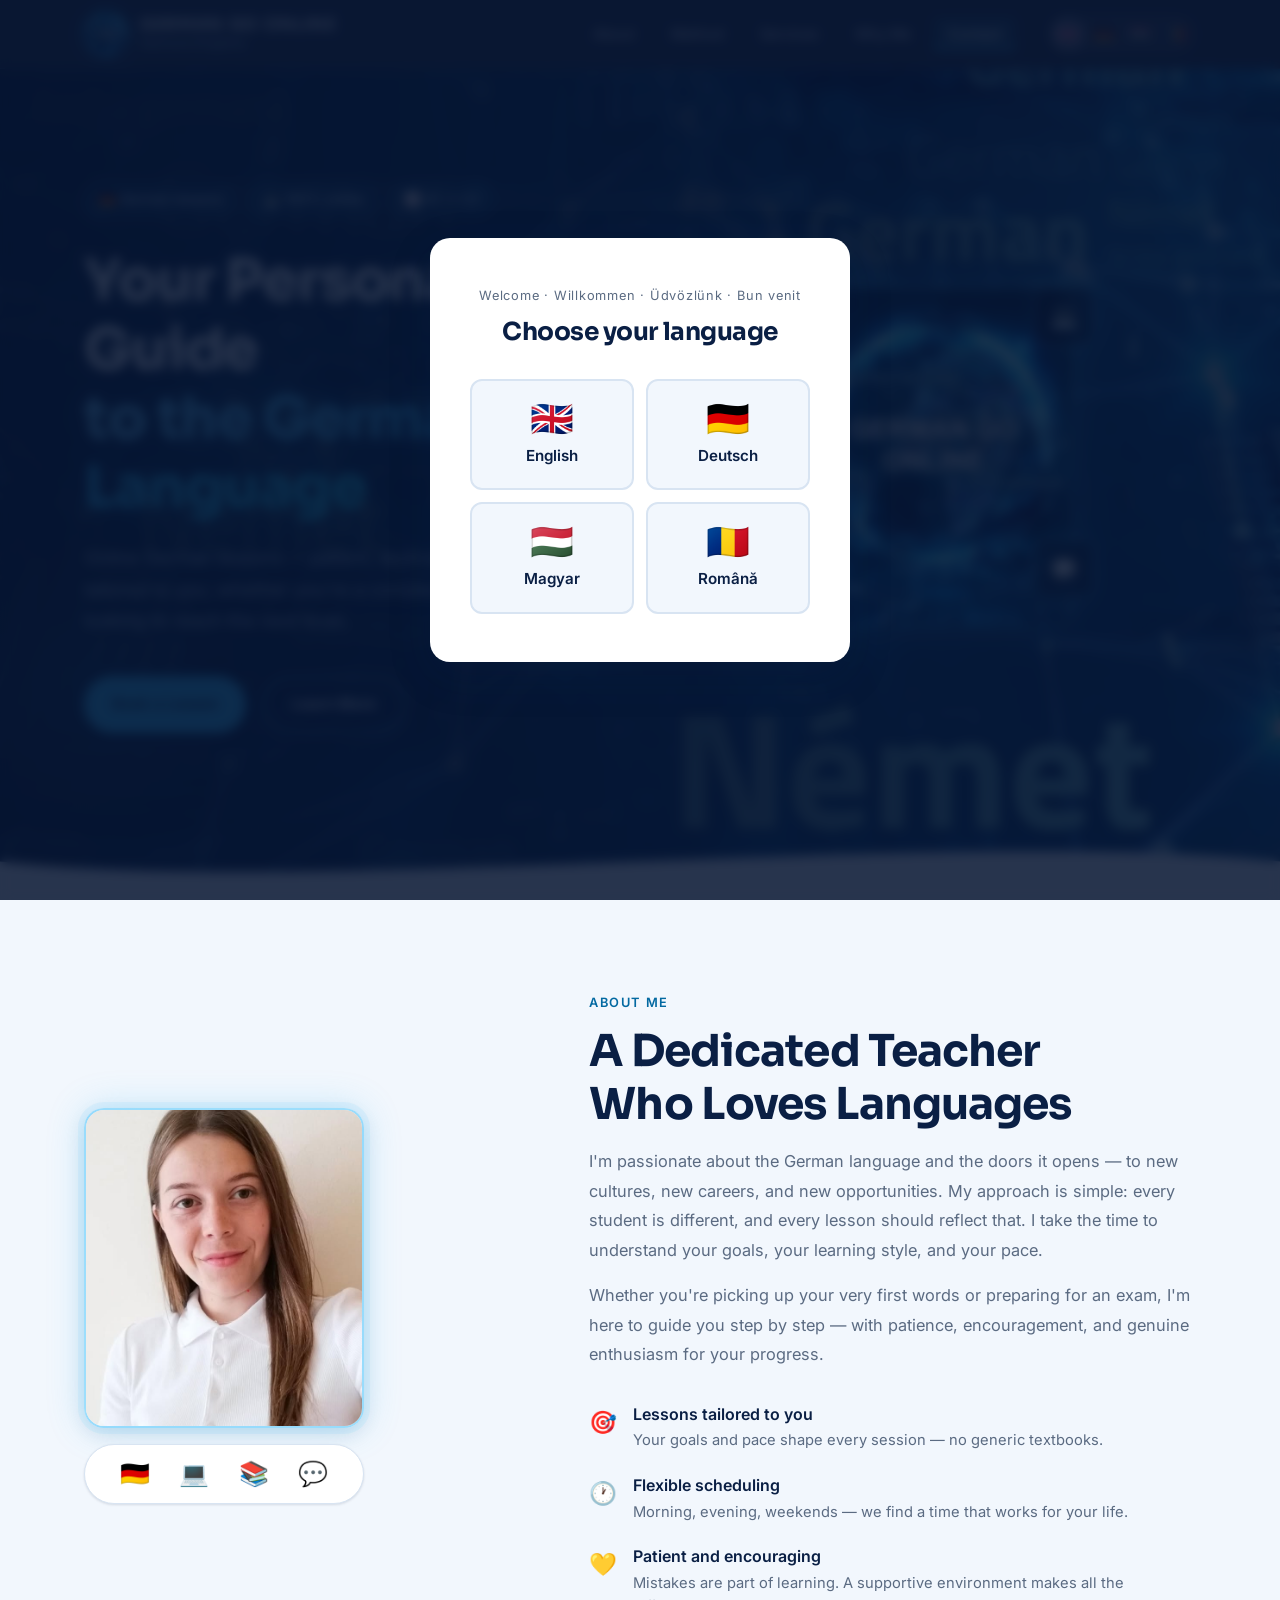
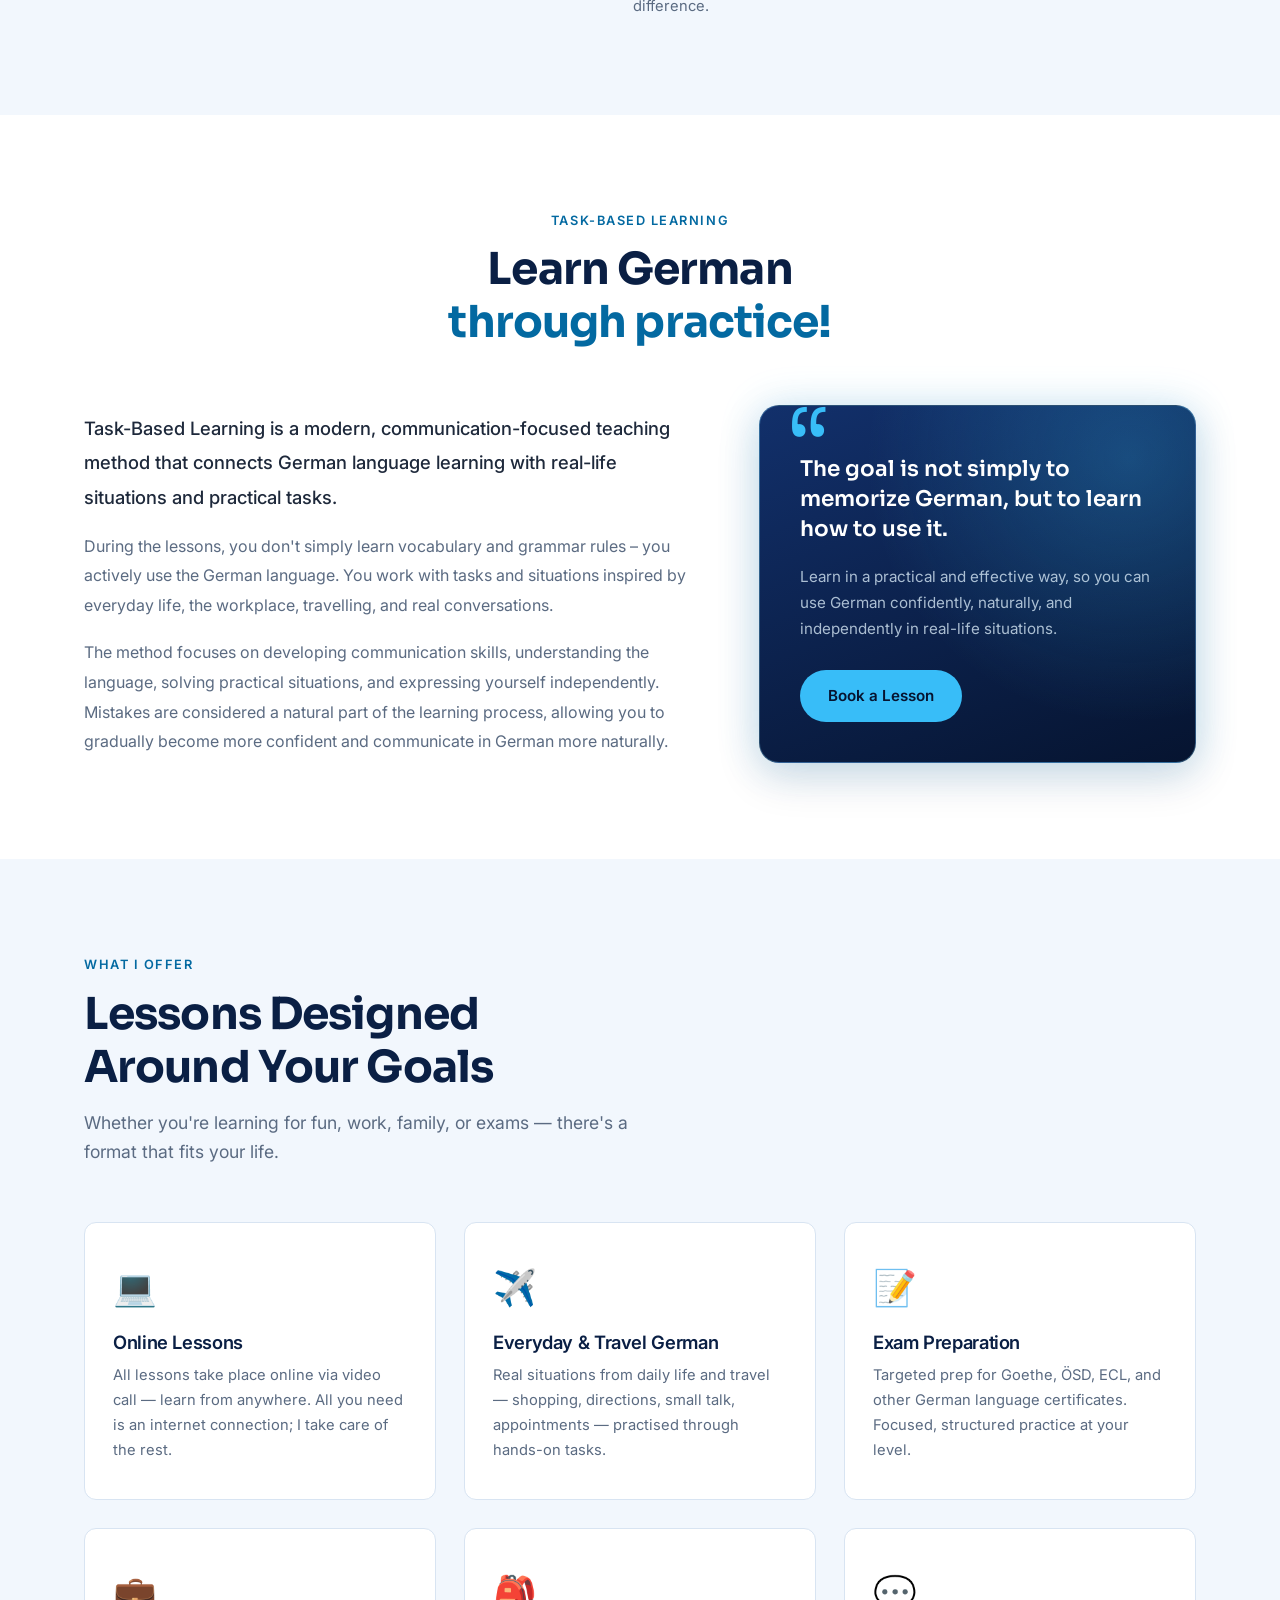
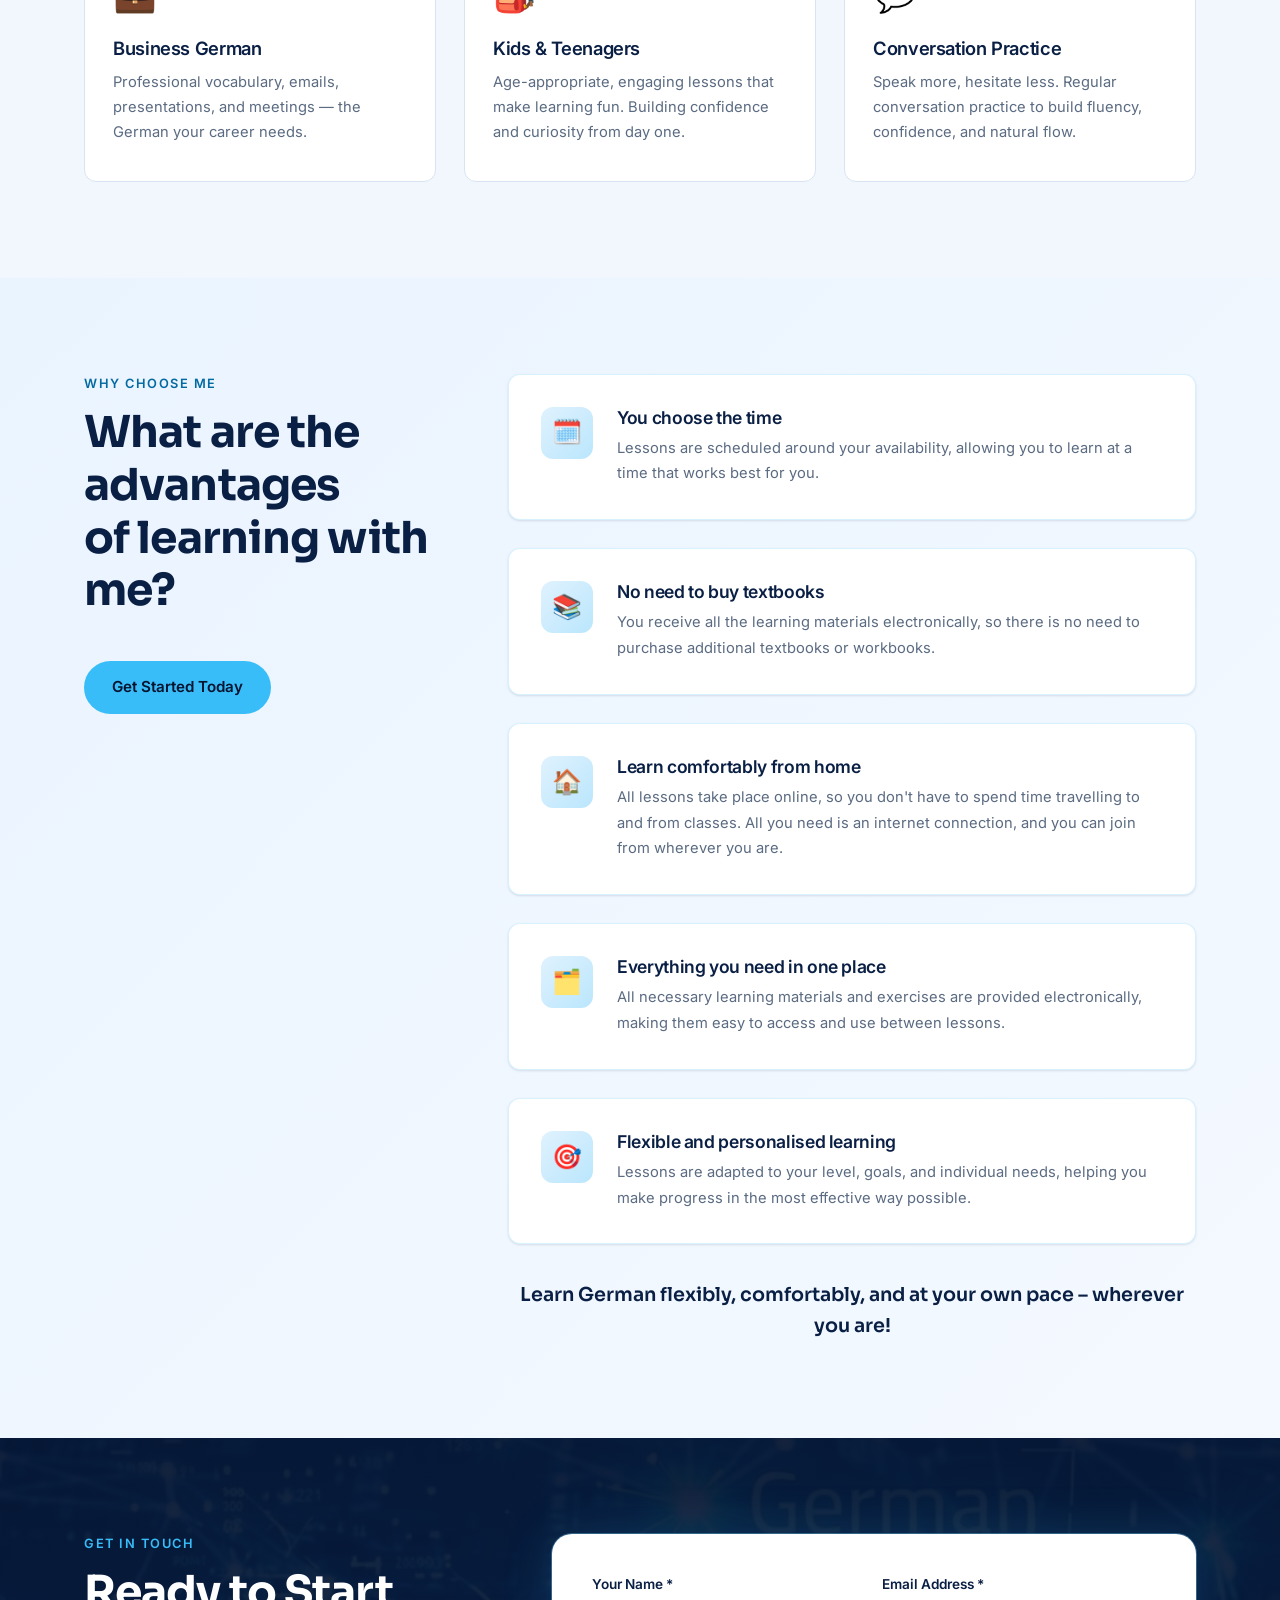
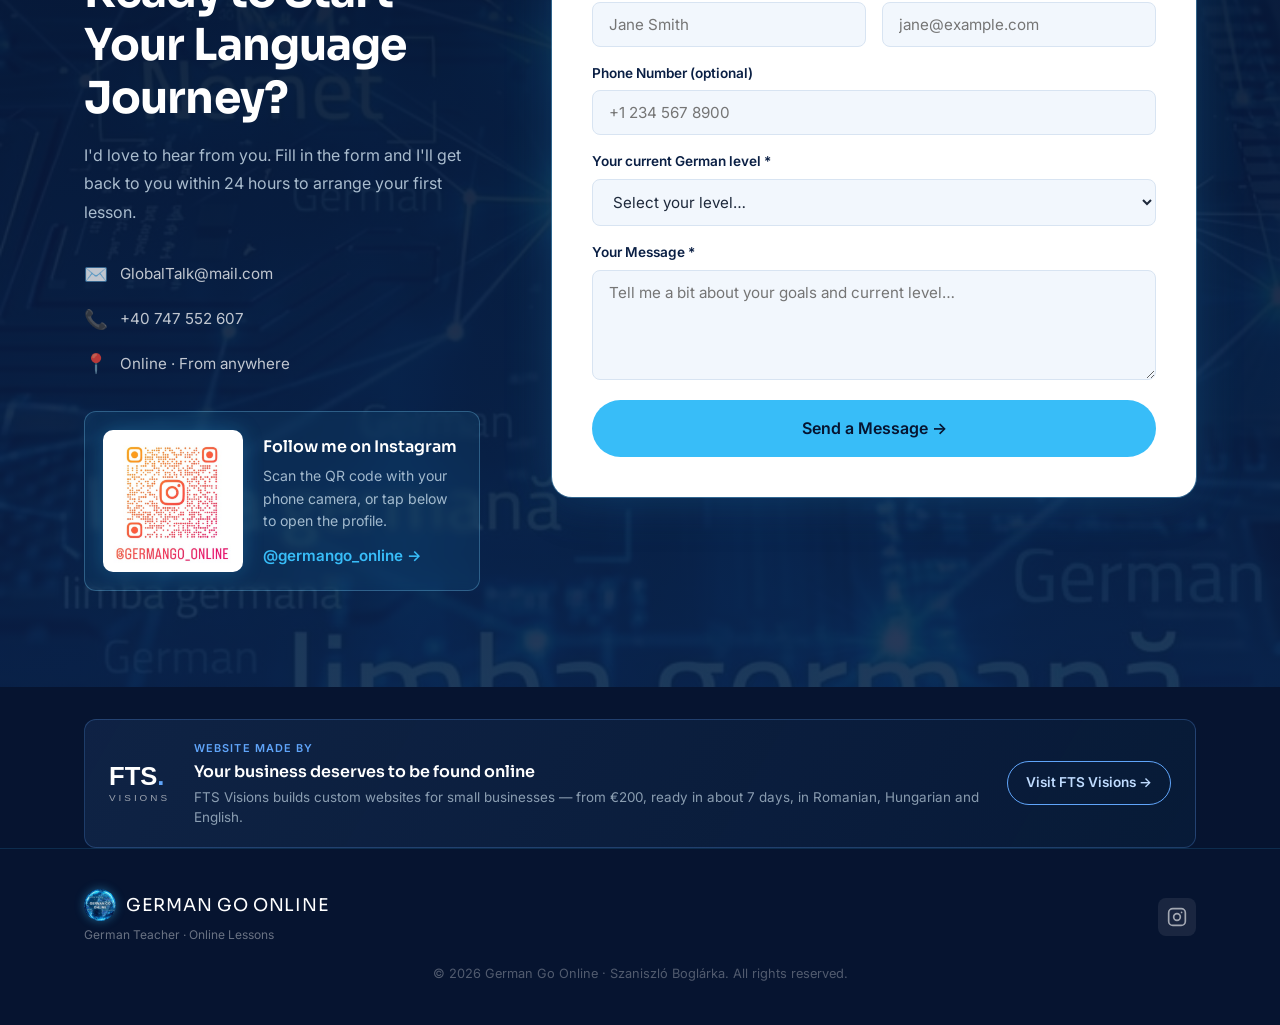
==== commit 7b7fb82f: "feat: add FTS Visions "website made by" mini ad above footer - Slim banner with recreated FTS Vision" ====
--- a/index.html
+++ b/index.html
@@ -7,8 +7,30 @@
   <link rel="preconnect" href="https://fonts.googleapis.com" />
   <link rel="preconnect" href="https://fonts.gstatic.com" crossorigin />
   <link href="https://fonts.googleapis.com/css2?family=Inter:wght@400;500;600&family=Sora:wght@500;600;700&display=swap" rel="stylesheet" />
+  <meta name="description" content="Online German lessons with Szaniszló Boglárka — Task-Based Learning, flexible scheduling, all materials provided digitally. A1 → C2." />
+  <meta name="theme-color" content="#0a1f44" />
+
+  <!-- Icons -->
+  <link rel="icon" href="favicon.ico" sizes="any" />
   <link rel="icon" type="image/png" sizes="32x32" href="img/favicon-32.png" />
-  <link rel="apple-touch-icon" href="img/apple-touch-icon.png" />
+  <link rel="icon" type="image/png" sizes="16x16" href="img/favicon-16.png" />
+  <link rel="apple-touch-icon" sizes="180x180" href="img/apple-touch-icon.png" />
+  <link rel="manifest" href="site.webmanifest" />
+
+  <!-- Link previews (Facebook, WhatsApp, Messenger, LinkedIn, …) -->
+  <meta property="og:type" content="website" />
+  <meta property="og:site_name" content="German Go Online" />
+  <meta property="og:title" content="German Go Online — Online German Lessons" />
+  <meta property="og:description" content="Online German lessons with Szaniszló Boglárka — Task-Based Learning, flexible scheduling, all materials provided digitally. A1 → C2." />
+  <meta property="og:url" content="https://szilardtoth94.github.io/language-teacher/" />
+  <meta property="og:image" content="https://szilardtoth94.github.io/language-teacher/img/og-image.jpg" />
+  <meta property="og:image:width" content="1200" />
+  <meta property="og:image:height" content="630" />
+  <meta property="og:image:alt" content="German Go Online logo — glowing globe" />
+  <meta name="twitter:card" content="summary_large_image" />
+  <meta name="twitter:title" content="German Go Online — Online German Lessons" />
+  <meta name="twitter:description" content="Online German lessons with Szaniszló Boglárka — Task-Based Learning, flexible scheduling, all materials provided digitally. A1 → C2." />
+  <meta name="twitter:image" content="https://szilardtoth94.github.io/language-teacher/img/og-image.jpg" />
   <link rel="stylesheet" href="css/styles.css" />
 </head>
 <body>
@@ -310,6 +332,23 @@
     </div>
   </section>
 
+  <aside class="fts-ad" aria-label="Website by FTS Visions">
+    <div class="container">
+      <a class="fts-card" href="https://www.ftsvisions.com/en/" data-i18n-href="fts.href" target="_blank" rel="noopener">
+        <span class="fts-logo" aria-hidden="true">
+          <span class="fts-logo-main">FTS<span class="fts-dot">.</span></span>
+          <span class="fts-logo-sub">VISIONS</span>
+        </span>
+        <span class="fts-text">
+          <span class="fts-label" data-i18n="fts.label">Website made by</span>
+          <strong class="fts-title" data-i18n="fts.title">Your business deserves to be found online</strong>
+          <span class="fts-desc" data-i18n="fts.desc">FTS Visions builds custom websites for small businesses — from €200, ready in about 7 days, in Romanian, Hungarian and English.</span>
+        </span>
+        <span class="fts-cta" data-i18n="fts.cta">Visit FTS Visions →</span>
+      </a>
+    </div>
+  </aside>
+
   <footer class="footer">
     <div class="container footer-inner">
       <div class="footer-brand">
--- a/css/styles.css
+++ b/css/styles.css
@@ -502,3 +502,34 @@
 .form-status:empty { display: none; }
 .form-status--ok { padding: 12px 14px; background: #ecfdf5; color: #065f46; border: 1px solid #a7f3d0; }
 .form-status--error { padding: 12px 14px; background: #fef2f2; color: #991b1b; border: 1px solid #fecaca; }
+
+/* ── FTS Visions mini ad ── */
+.fts-ad { background: var(--primary-deep); padding: 32px 0 0; }
+.fts-card {
+  display: flex; align-items: center; gap: 24px;
+  padding: 20px 24px;
+  background: linear-gradient(120deg, rgba(96,165,250,.10), rgba(56,189,248,.04));
+  border: 1px solid rgba(96,165,250,.25);
+  border-radius: var(--radius);
+  transition: var(--transition);
+}
+.fts-card:hover { border-color: rgba(96,165,250,.6); box-shadow: 0 0 24px rgba(96,165,250,.18); transform: translateY(-2px); }
+.fts-logo { display: flex; flex-direction: column; flex-shrink: 0; font-family: Arial, sans-serif; line-height: 1; }
+.fts-logo-main { font-weight: 800; font-size: 1.6rem; color: white; }
+.fts-dot { color: #60a5fa; }
+.fts-logo-sub { font-size: 0.62rem; letter-spacing: 0.3em; color: #9ca3af; margin-top: 4px; }
+.fts-text { display: flex; flex-direction: column; gap: 2px; flex: 1; min-width: 0; }
+.fts-label { font-size: 0.68rem; text-transform: uppercase; letter-spacing: 0.1em; color: #60a5fa; font-weight: 600; }
+.fts-title { color: white; font-family: var(--font-head); font-weight: 600; font-size: 1rem; }
+.fts-desc { color: rgba(224,242,254,.6); font-size: 0.84rem; line-height: 1.5; }
+.fts-cta {
+  flex-shrink: 0; padding: 10px 18px; border-radius: 50px;
+  border: 1.5px solid #60a5fa; color: #bfdbfe; font-weight: 600; font-size: 0.85rem;
+  transition: var(--transition); white-space: nowrap;
+}
+.fts-card:hover .fts-cta { background: #60a5fa; color: var(--primary-deep); }
+
+@media (max-width: 700px) {
+  .fts-card { flex-direction: column; text-align: center; gap: 14px; }
+  .fts-logo { align-items: center; }
+}
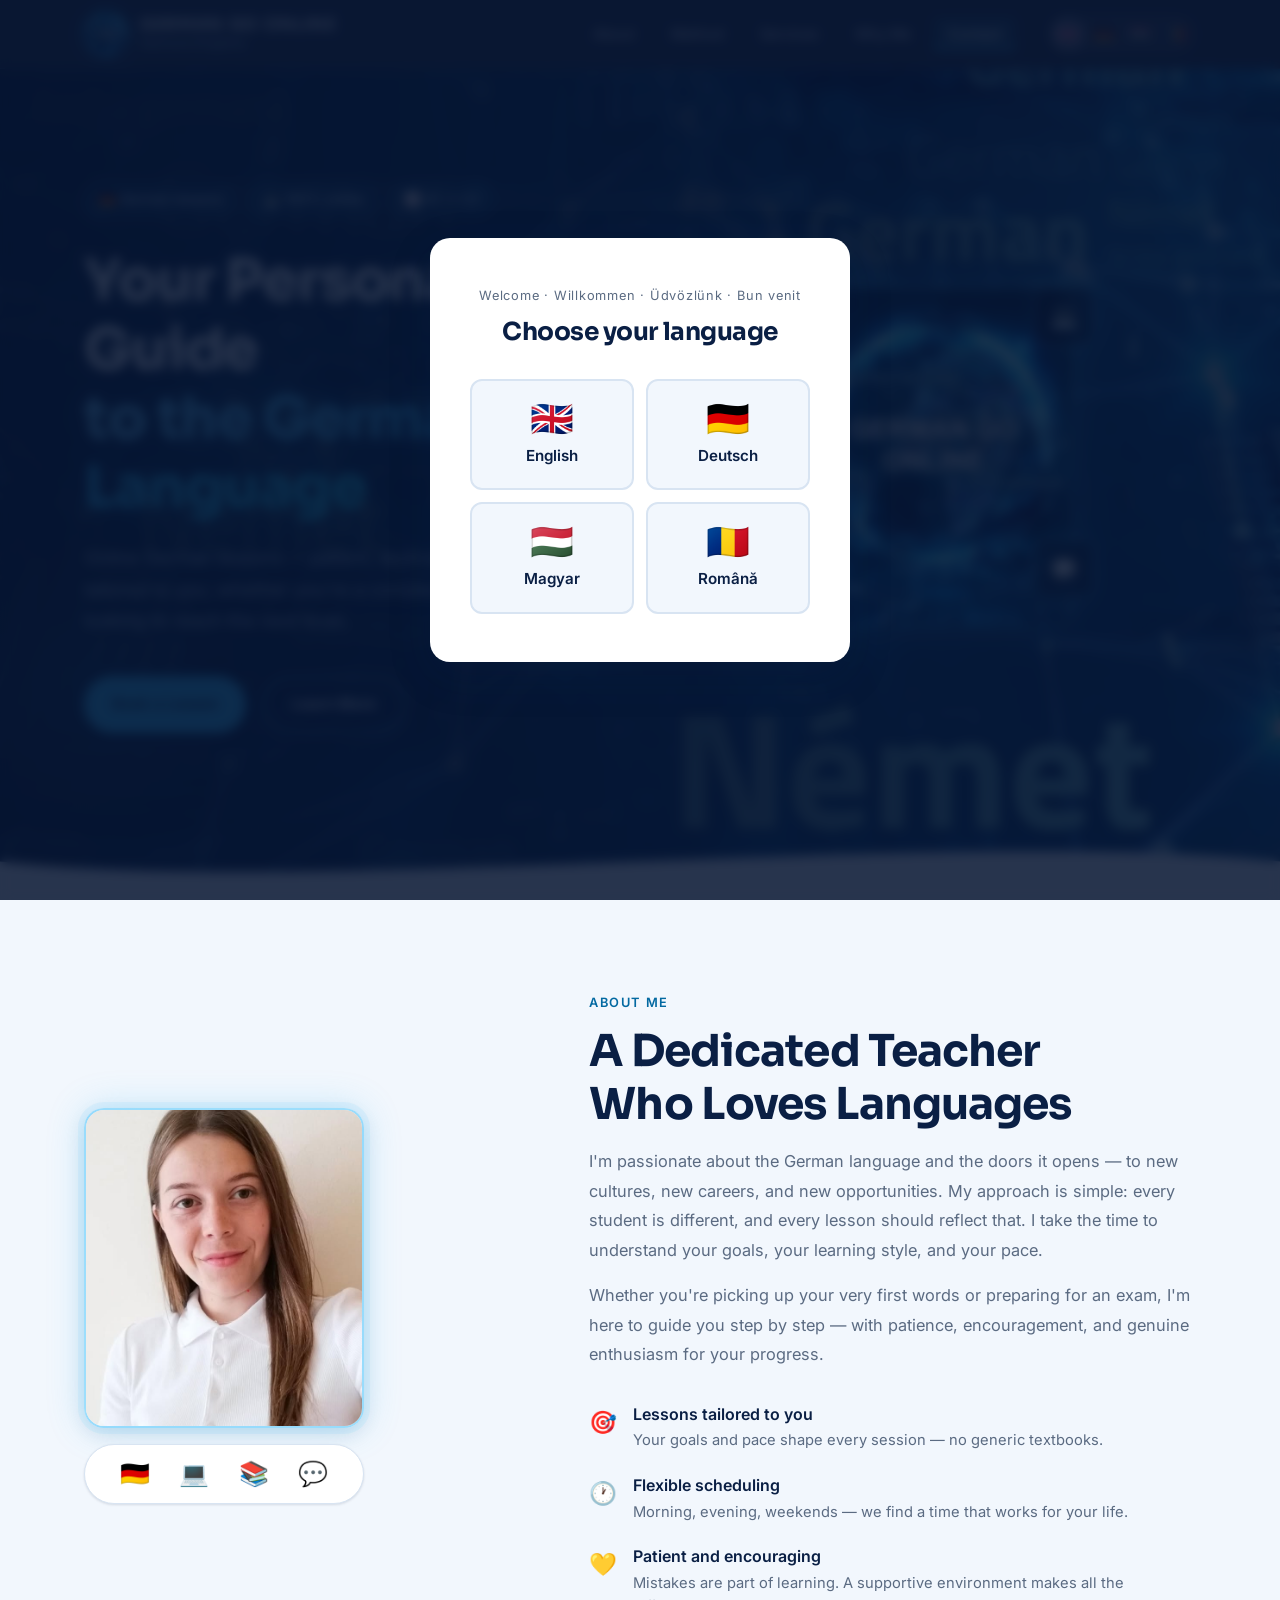
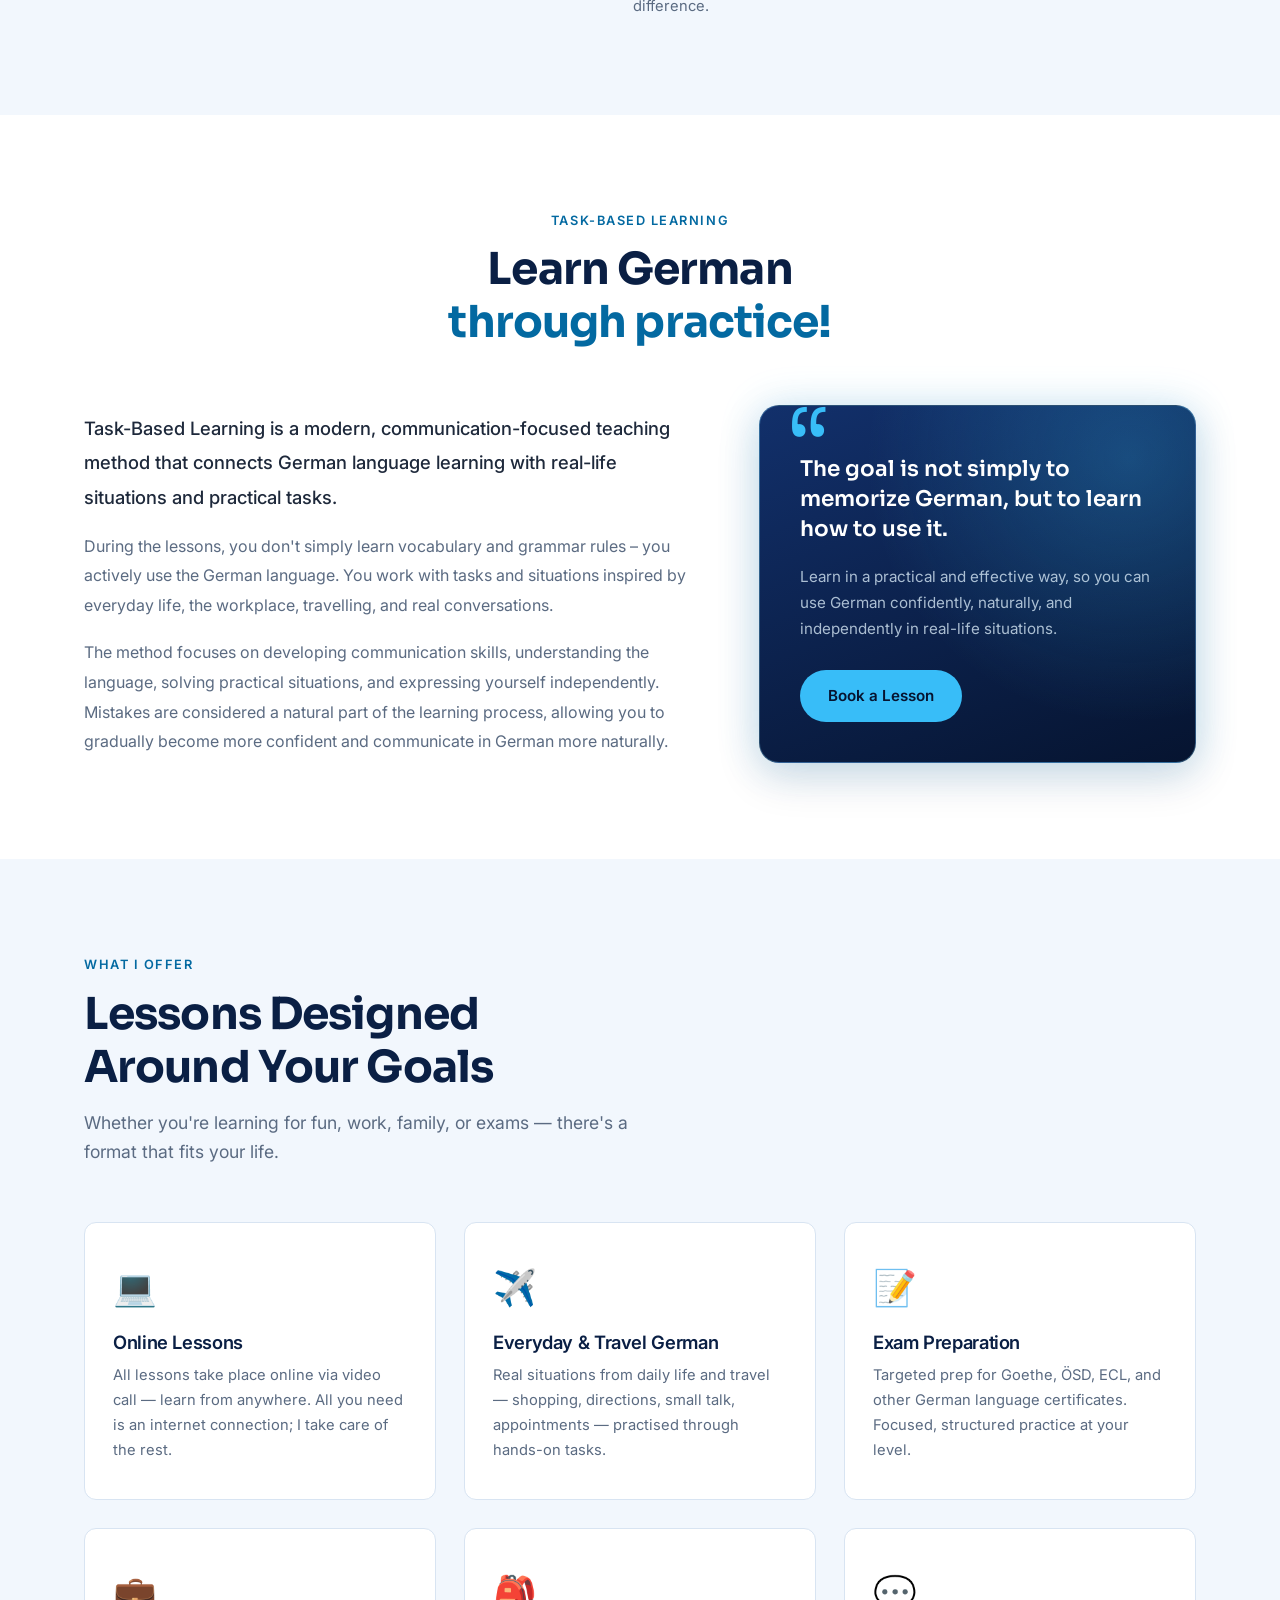
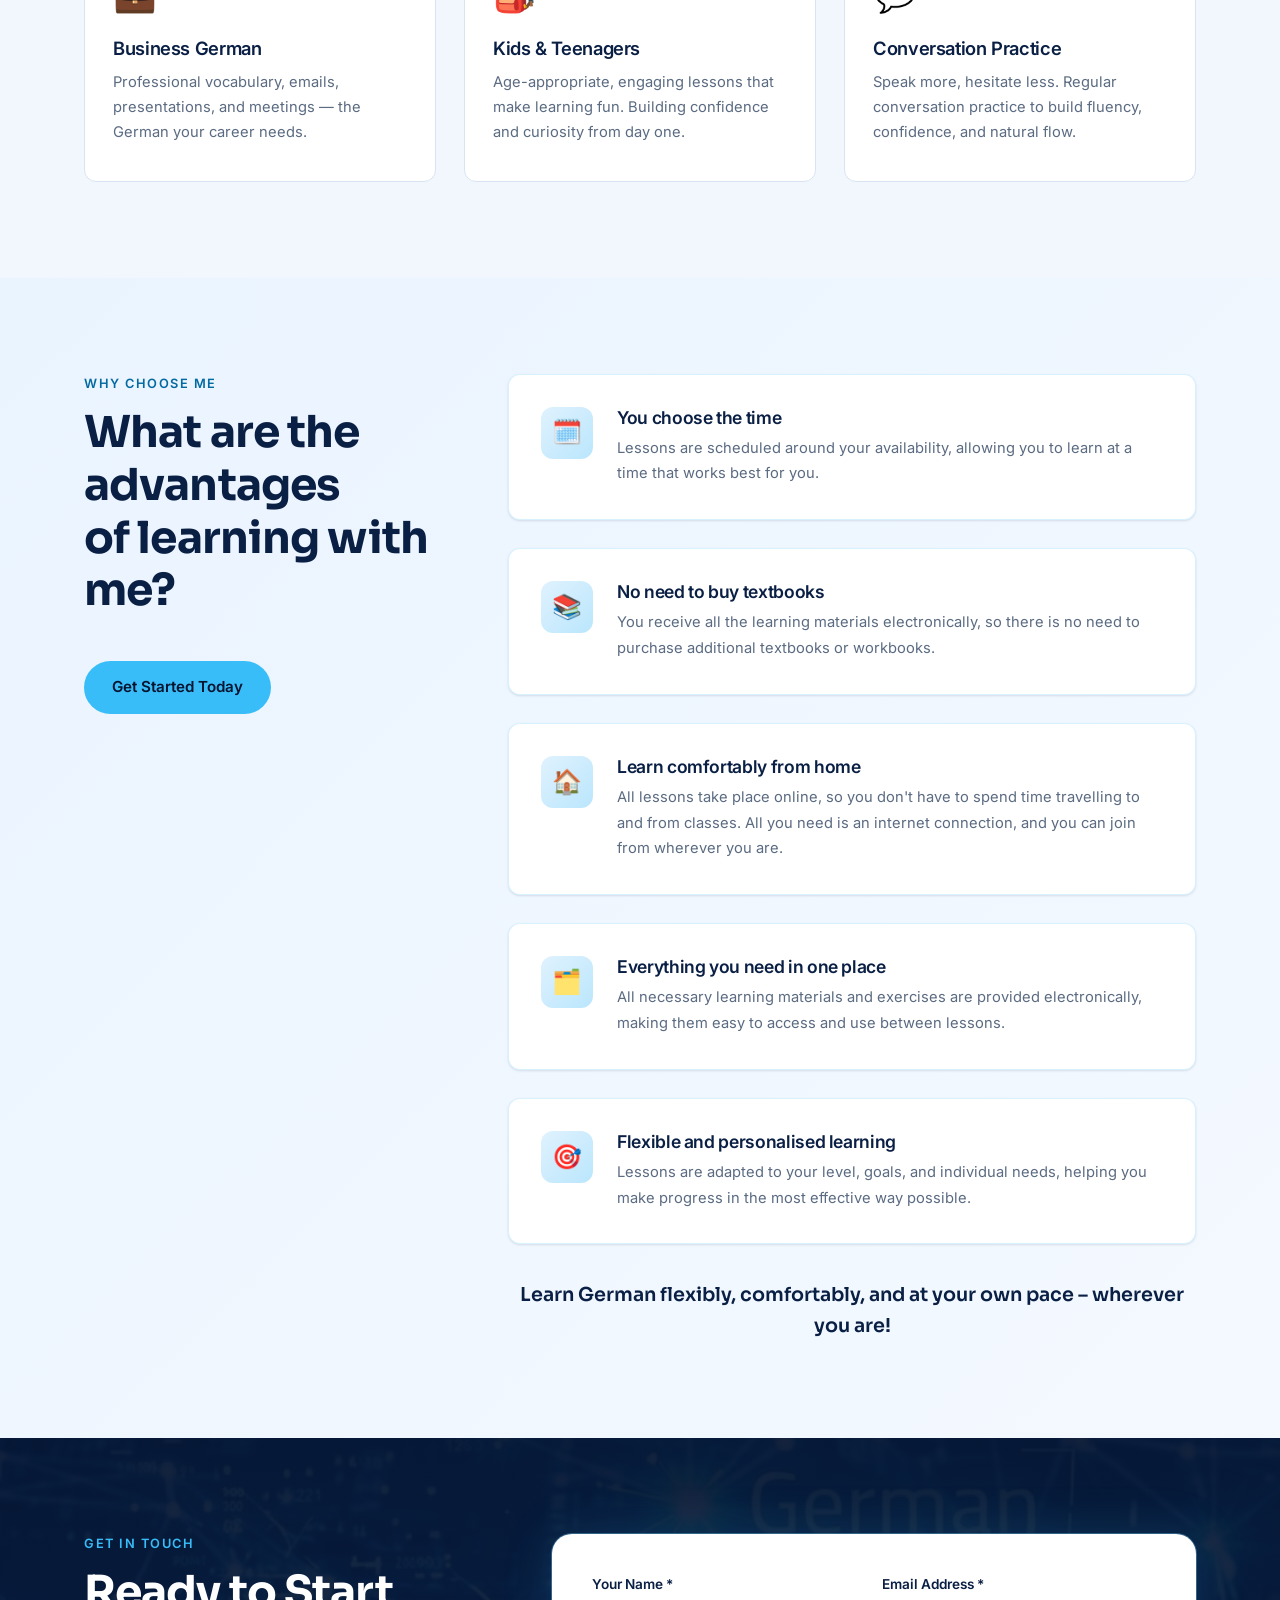
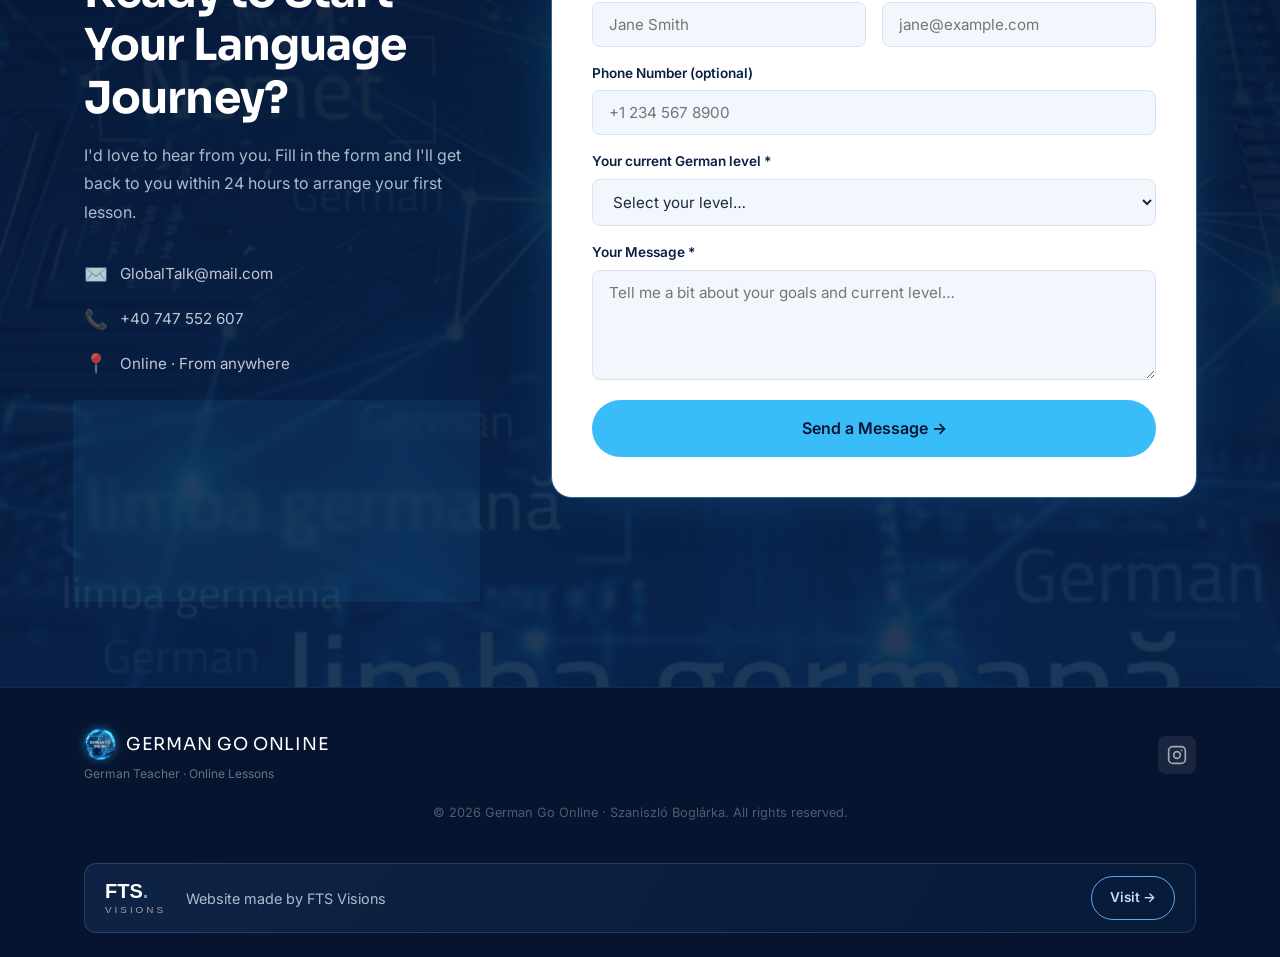
==== commit a04e1969: "refactor: slim FTS Visions ad to one line and move it below the footer - Drop headline and pitch tex" ====
--- a/index.html
+++ b/index.html
@@ -332,6 +332,21 @@
     </div>
   </section>
 
+  <footer class="footer">
+    <div class="container footer-inner">
+      <div class="footer-brand">
+        <span class="footer-name"><img src="img/logo-icon.png" alt="" class="footer-logo-icon" width="32" height="32" />German Go Online</span>
+        <span class="footer-tagline" data-i18n="footer.tagline">German Teacher · Online Lessons</span>
+      </div>
+      <div class="footer-social" aria-label="Social media">
+        <a href="https://www.instagram.com/germango_online/" target="_blank" rel="noopener" aria-label="Instagram" class="social-link">
+          <svg viewBox="0 0 24 24" width="20" height="20" fill="none" stroke="currentColor" stroke-width="2"><rect x="2" y="2" width="20" height="20" rx="5"/><circle cx="12" cy="12" r="4"/><circle cx="17.5" cy="6.5" r="1" fill="currentColor" stroke="none"/></svg>
+        </a>
+      </div>
+      <p class="footer-copy" data-i18n="footer.copy">© 2026 German Go Online · Szaniszló Boglárka. All rights reserved.</p>
+    </div>
+  </footer>
+
   <aside class="fts-ad" aria-label="Website by FTS Visions">
     <div class="container">
       <a class="fts-card" href="https://www.ftsvisions.com/en/" data-i18n-href="fts.href" target="_blank" rel="noopener">
@@ -339,30 +354,11 @@
           <span class="fts-logo-main">FTS<span class="fts-dot">.</span></span>
           <span class="fts-logo-sub">VISIONS</span>
         </span>
-        <span class="fts-text">
-          <span class="fts-label" data-i18n="fts.label">Website made by</span>
-          <strong class="fts-title" data-i18n="fts.title">Your business deserves to be found online</strong>
-          <span class="fts-desc" data-i18n="fts.desc">FTS Visions builds custom websites for small businesses — from €200, ready in about 7 days, in Romanian, Hungarian and English.</span>
-        </span>
-        <span class="fts-cta" data-i18n="fts.cta">Visit FTS Visions →</span>
+        <span class="fts-text" data-i18n="fts.label">Website made by FTS Visions</span>
+        <span class="fts-cta" data-i18n="fts.cta">Visit →</span>
       </a>
     </div>
   </aside>
-
-  <footer class="footer">
-    <div class="container footer-inner">
-      <div class="footer-brand">
-        <span class="footer-name"><img src="img/logo-icon.png" alt="" class="footer-logo-icon" width="32" height="32" />German Go Online</span>
-        <span class="footer-tagline" data-i18n="footer.tagline">German Teacher · Online Lessons</span>
-      </div>
-      <div class="footer-social" aria-label="Social media">
-        <a href="https://www.instagram.com/germango_online/" target="_blank" rel="noopener" aria-label="Instagram" class="social-link">
-          <svg viewBox="0 0 24 24" width="20" height="20" fill="none" stroke="currentColor" stroke-width="2"><rect x="2" y="2" width="20" height="20" rx="5"/><circle cx="12" cy="12" r="4"/><circle cx="17.5" cy="6.5" r="1" fill="currentColor" stroke="none"/></svg>
-        </a>
-      </div>
-      <p class="footer-copy" data-i18n="footer.copy">© 2026 German Go Online · Szaniszló Boglárka. All rights reserved.</p>
-    </div>
-  </footer>
 
   <div id="lang-modal" class="lang-modal" role="dialog" aria-modal="true" aria-labelledby="lang-modal-title">
     <div class="lang-modal-box">
--- a/css/styles.css
+++ b/css/styles.css
@@ -504,10 +504,10 @@
 .form-status--error { padding: 12px 14px; background: #fef2f2; color: #991b1b; border: 1px solid #fecaca; }
 
 /* ── FTS Visions mini ad ── */
-.fts-ad { background: var(--primary-deep); padding: 32px 0 0; }
+.fts-ad { background: var(--primary-deep); padding: 0 0 24px; }
 .fts-card {
-  display: flex; align-items: center; gap: 24px;
-  padding: 20px 24px;
+  display: flex; align-items: center; gap: 20px;
+  padding: 12px 20px;
   background: linear-gradient(120deg, rgba(96,165,250,.10), rgba(56,189,248,.04));
   border: 1px solid rgba(96,165,250,.25);
   border-radius: var(--radius);
@@ -515,13 +515,10 @@
 }
 .fts-card:hover { border-color: rgba(96,165,250,.6); box-shadow: 0 0 24px rgba(96,165,250,.18); transform: translateY(-2px); }
 .fts-logo { display: flex; flex-direction: column; flex-shrink: 0; font-family: Arial, sans-serif; line-height: 1; }
-.fts-logo-main { font-weight: 800; font-size: 1.6rem; color: white; }
+.fts-logo-main { font-weight: 800; font-size: 1.25rem; color: white; }
 .fts-dot { color: #60a5fa; }
 .fts-logo-sub { font-size: 0.62rem; letter-spacing: 0.3em; color: #9ca3af; margin-top: 4px; }
-.fts-text { display: flex; flex-direction: column; gap: 2px; flex: 1; min-width: 0; }
-.fts-label { font-size: 0.68rem; text-transform: uppercase; letter-spacing: 0.1em; color: #60a5fa; font-weight: 600; }
-.fts-title { color: white; font-family: var(--font-head); font-weight: 600; font-size: 1rem; }
-.fts-desc { color: rgba(224,242,254,.6); font-size: 0.84rem; line-height: 1.5; }
+.fts-text { flex: 1; min-width: 0; color: rgba(224,242,254,.75); font-size: 0.9rem; }
 .fts-cta {
   flex-shrink: 0; padding: 10px 18px; border-radius: 50px;
   border: 1.5px solid #60a5fa; color: #bfdbfe; font-weight: 600; font-size: 0.85rem;
@@ -529,7 +526,7 @@
 }
 .fts-card:hover .fts-cta { background: #60a5fa; color: var(--primary-deep); }
 
-@media (max-width: 700px) {
-  .fts-card { flex-direction: column; text-align: center; gap: 14px; }
-  .fts-logo { align-items: center; }
-}
+@media (max-width: 480px) {
+  .fts-card { gap: 14px; padding: 12px 16px; }
+  .fts-text { font-size: 0.82rem; }
+}
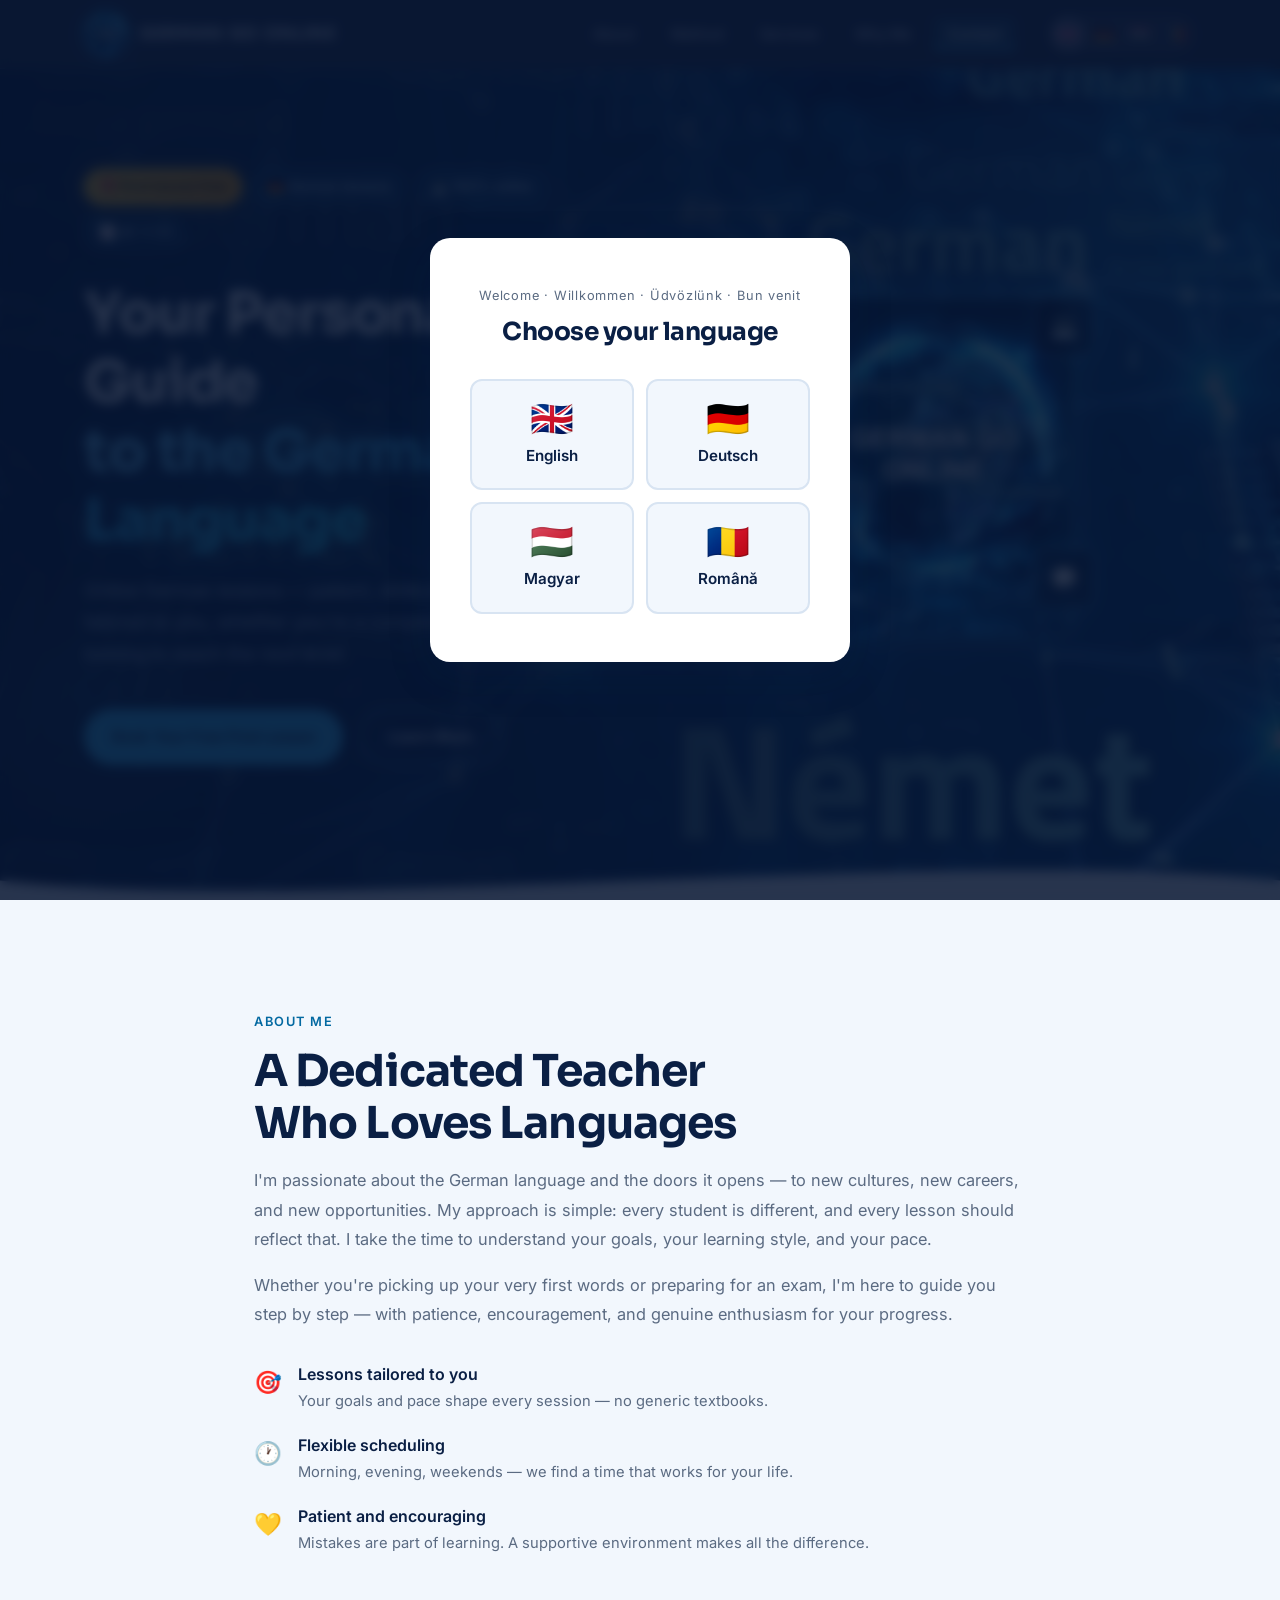
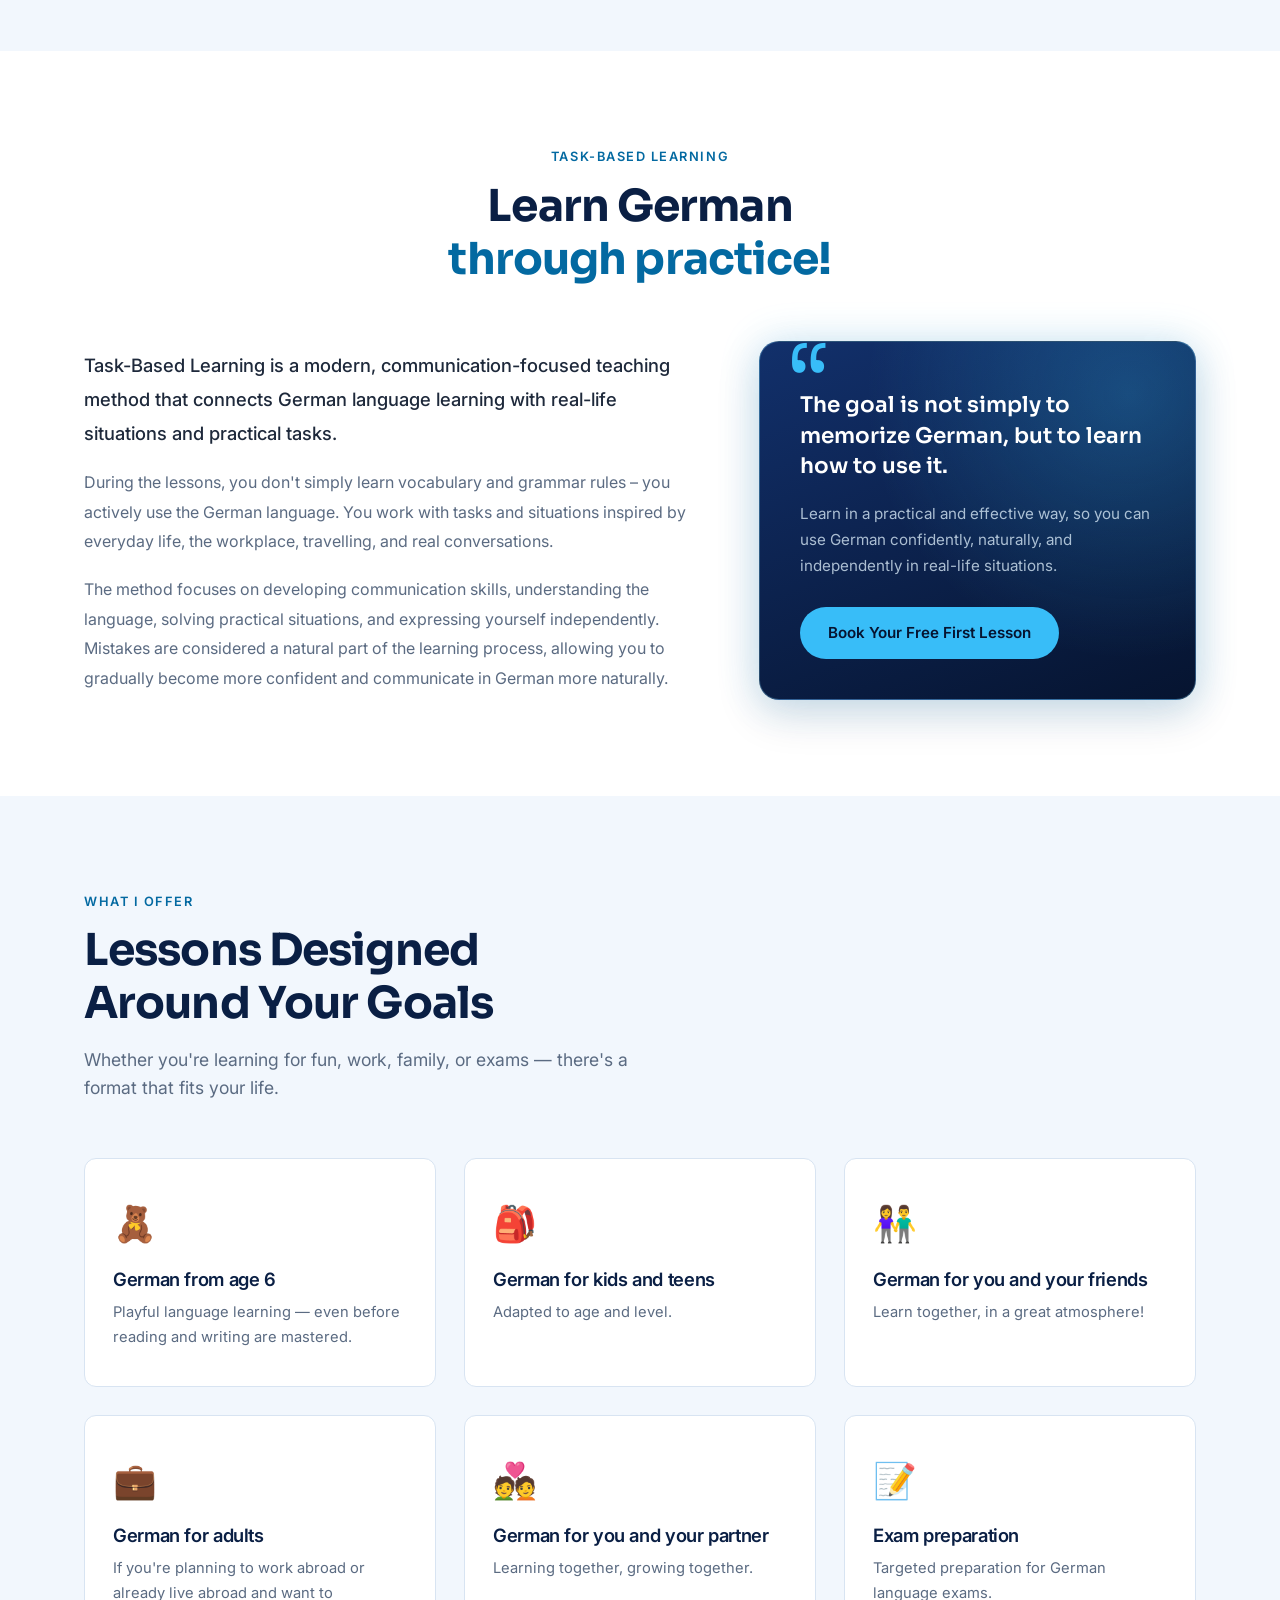
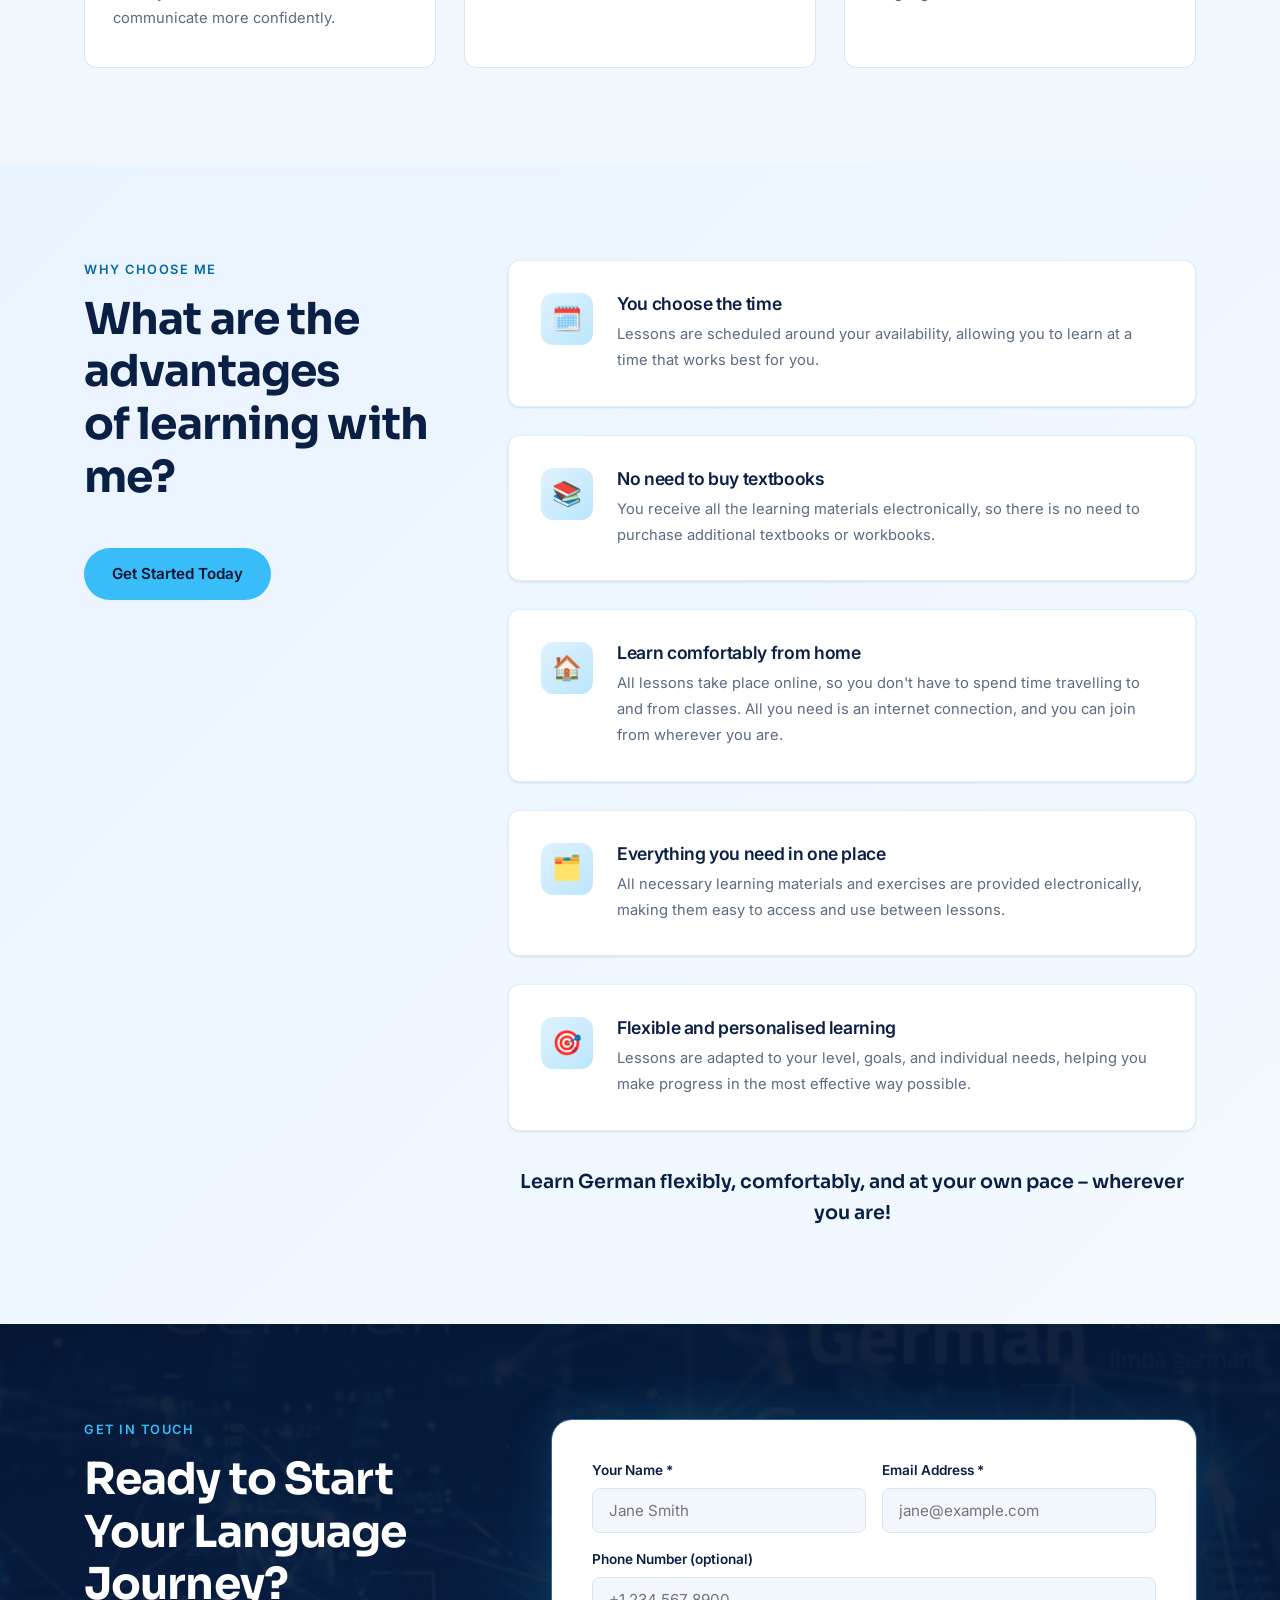
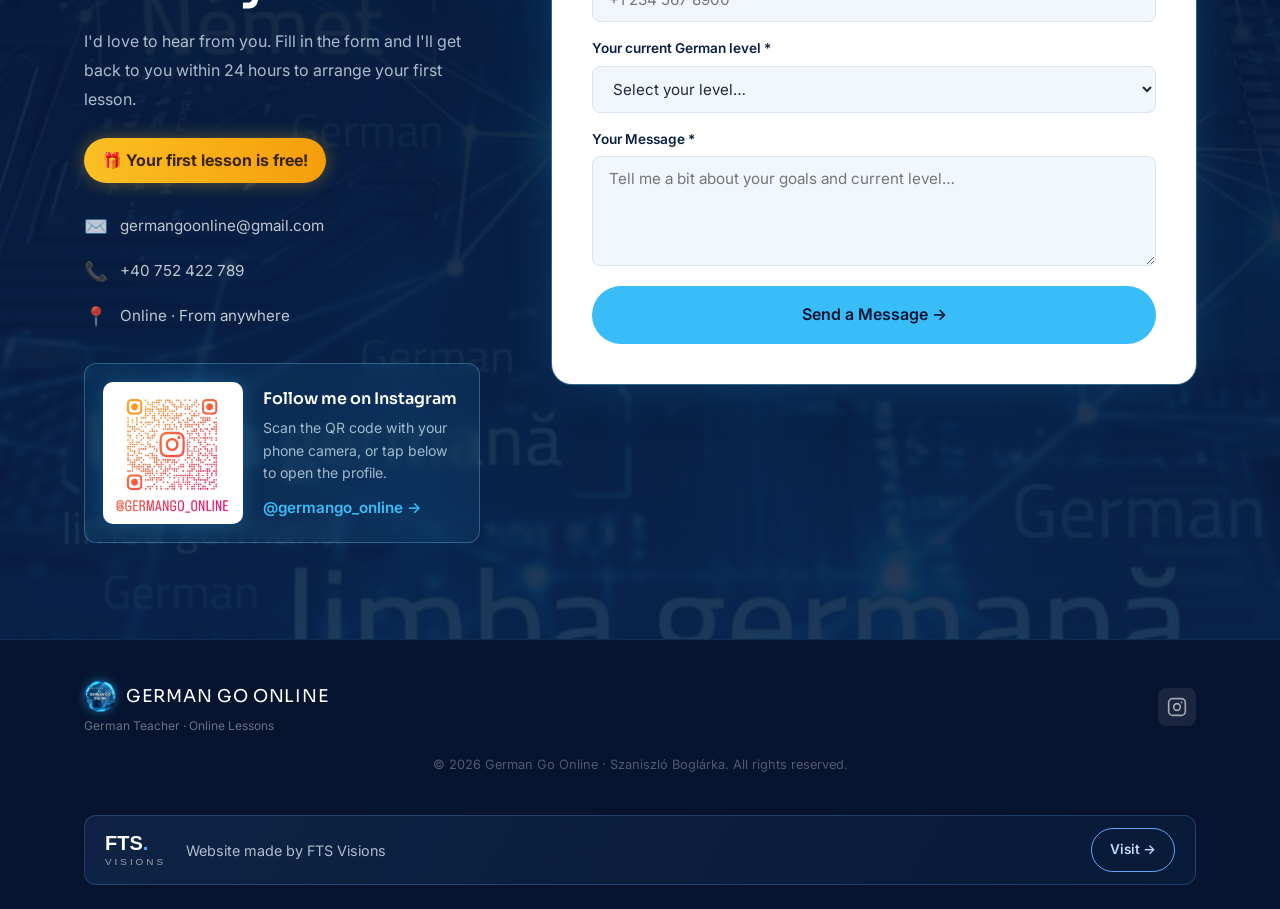
==== commit b2805807: "feat: update contact details, services and highlight free first lesson - New phone number (+40 752 4" ====
--- a/index.html
+++ b/index.html
@@ -3,11 +3,9 @@
 <head>
   <meta charset="UTF-8" />
   <meta name="viewport" content="width=device-width, initial-scale=1.0" />
-  <title>German Go Online — Szaniszló Boglárka | Online German Lessons</title>
   <link rel="preconnect" href="https://fonts.googleapis.com" />
   <link rel="preconnect" href="https://fonts.gstatic.com" crossorigin />
   <link href="https://fonts.googleapis.com/css2?family=Inter:wght@400;500;600&family=Sora:wght@500;600;700&display=swap" rel="stylesheet" />
-  <meta name="description" content="Online German lessons with Szaniszló Boglárka — Task-Based Learning, flexible scheduling, all materials provided digitally. A1 → C2." />
   <meta name="theme-color" content="#0a1f44" />
 
   <!-- Icons -->
@@ -17,30 +15,45 @@
   <link rel="apple-touch-icon" sizes="180x180" href="img/apple-touch-icon.png" />
   <link rel="manifest" href="site.webmanifest" />
 
-  <!-- Link previews (Facebook, WhatsApp, Messenger, LinkedIn, …) -->
+  <!-- seo:start (generated by build.js — do not edit) -->
+  <title>Online German Lessons with Szaniszló Boglárka | German Go Online</title>
+  <meta name="description" content="First lesson free! Learn German online with Szaniszló Boglárka: task-based lessons from A1 to C1, flexible scheduling, digital materials, exam preparation and business German." />
+  <link rel="canonical" href="https://szilardtoth94.github.io/language-teacher/" />
+  <link rel="alternate" hreflang="en" href="https://szilardtoth94.github.io/language-teacher/" />
+  <link rel="alternate" hreflang="de" href="https://szilardtoth94.github.io/language-teacher/de/" />
+  <link rel="alternate" hreflang="hu" href="https://szilardtoth94.github.io/language-teacher/hu/" />
+  <link rel="alternate" hreflang="ro" href="https://szilardtoth94.github.io/language-teacher/ro/" />
+  <link rel="alternate" hreflang="x-default" href="https://szilardtoth94.github.io/language-teacher/" />
   <meta property="og:type" content="website" />
   <meta property="og:site_name" content="German Go Online" />
-  <meta property="og:title" content="German Go Online — Online German Lessons" />
-  <meta property="og:description" content="Online German lessons with Szaniszló Boglárka — Task-Based Learning, flexible scheduling, all materials provided digitally. A1 → C2." />
+  <meta property="og:locale" content="en_US" />
+  <meta property="og:locale:alternate" content="de_DE" />
+  <meta property="og:locale:alternate" content="hu_HU" />
+  <meta property="og:locale:alternate" content="ro_RO" />
+  <meta property="og:title" content="Online German Lessons with Szaniszló Boglárka | German Go Online" />
+  <meta property="og:description" content="First lesson free! Learn German online with Szaniszló Boglárka: task-based lessons from A1 to C1, flexible scheduling, digital materials, exam preparation and business German." />
   <meta property="og:url" content="https://szilardtoth94.github.io/language-teacher/" />
   <meta property="og:image" content="https://szilardtoth94.github.io/language-teacher/img/og-image.jpg" />
   <meta property="og:image:width" content="1200" />
   <meta property="og:image:height" content="630" />
   <meta property="og:image:alt" content="German Go Online logo — glowing globe" />
   <meta name="twitter:card" content="summary_large_image" />
-  <meta name="twitter:title" content="German Go Online — Online German Lessons" />
-  <meta name="twitter:description" content="Online German lessons with Szaniszló Boglárka — Task-Based Learning, flexible scheduling, all materials provided digitally. A1 → C2." />
+  <meta name="twitter:title" content="Online German Lessons with Szaniszló Boglárka | German Go Online" />
+  <meta name="twitter:description" content="First lesson free! Learn German online with Szaniszló Boglárka: task-based lessons from A1 to C1, flexible scheduling, digital materials, exam preparation and business German." />
   <meta name="twitter:image" content="https://szilardtoth94.github.io/language-teacher/img/og-image.jpg" />
+  <script type="application/ld+json">
+  {"@context":"https://schema.org","@type":"EducationalOrganization","name":"German Go Online","url":"https://szilardtoth94.github.io/language-teacher/","logo":"https://szilardtoth94.github.io/language-teacher/img/icon-512.png","image":"https://szilardtoth94.github.io/language-teacher/img/og-image.jpg","description":"First lesson free! Learn German online with Szaniszló Boglárka: task-based lessons from A1 to C1, flexible scheduling, digital materials, exam preparation and business German.","email":"germangoonline@gmail.com","telephone":"+40752422789","sameAs":["https://www.instagram.com/germango_online/"],"knowsLanguage":"de","availableLanguage":["en","de","hu","ro"],"founder":{"@type":"Person","name":"Szaniszló Boglárka","knowsLanguage":["en","de","hu","ro"]}}
+  </script>
+  <!-- seo:end -->
   <link rel="stylesheet" href="css/styles.css" />
 </head>
 <body>
   <nav id="navbar">
     <div class="container nav-inner">
-      <a href="#" class="nav-logo" aria-label="German Go Online — Szaniszló Boglárka">
+      <a href="#" class="nav-logo" aria-label="German Go Online">
         <img src="img/logo-icon.png" alt="" class="nav-logo-icon" width="44" height="44" />
         <span class="nav-logo-text">
           <span class="nav-logo-name">German Go Online</span>
-          <span class="nav-logo-tag">Szaniszló Boglárka</span>
         </span>
       </a>
       <button class="nav-toggle" aria-label="Toggle menu" aria-expanded="false">
@@ -54,10 +67,10 @@
         <li><a href="#contact" class="nav-link" data-i18n="nav.contact">Contact</a></li>
       </ul>
       <div class="lang-switcher" aria-label="Select language">
-        <button class="lang-btn active" data-lang="en" aria-label="English">🇬🇧</button>
-        <button class="lang-btn" data-lang="de" aria-label="Deutsch">🇩🇪</button>
-        <button class="lang-btn" data-lang="hu" aria-label="Magyar">🇭🇺</button>
-        <button class="lang-btn" data-lang="ro" aria-label="Română">🇷🇴</button>
+        <a class="lang-btn active" data-lang="en" href="./" hreflang="en" aria-label="English">🇬🇧</a>
+        <a class="lang-btn" data-lang="de" href="de/" hreflang="de" aria-label="Deutsch">🇩🇪</a>
+        <a class="lang-btn" data-lang="hu" href="hu/" hreflang="hu" aria-label="Magyar">🇭🇺</a>
+        <a class="lang-btn" data-lang="ro" href="ro/" hreflang="ro" aria-label="Română">🇷🇴</a>
       </div>
     </div>
   </nav>
@@ -70,21 +83,22 @@
     <div class="container hero-inner">
       <div class="hero-content">
         <div class="hero-flags" aria-label="Lesson highlights">
+          <span class="flag-badge flag-badge-free" data-i18n="hero.badge.free">🎁 First lesson free</span>
           <span class="flag-badge" data-i18n="hero.badge.de">🇩🇪 German lessons</span>
           <span class="flag-badge" data-i18n="hero.badge.online">💻 100% online</span>
-          <span class="flag-badge" data-i18n="hero.badge.levels">📈 A1 → C2</span>
+          <span class="flag-badge" data-i18n="hero.badge.levels">📈 A1 → C1</span>
         </div>
         <h1 class="hero-headline" data-i18n-html="hero.headline">Your Personal Guide<br /><em>to the German Language</em></h1>
         <p class="hero-sub" data-i18n="hero.sub">Online German lessons — patient, dedicated, and tailored to you, whether you're a complete beginner or looking to reach the next level.</p>
         <div class="hero-ctas">
-          <a href="#contact" class="btn btn-primary" data-i18n="hero.cta.primary">Book a Lesson</a>
+          <a href="#contact" class="btn btn-primary" data-i18n="hero.cta.primary">Book Your Free First Lesson</a>
           <a href="#about" class="btn btn-ghost" data-i18n="hero.cta.ghost">Learn More</a>
         </div>
       </div>
       <div class="hero-visual" aria-hidden="true">
         <div class="hero-avatar-wrap">
           <div class="hero-avatar-placeholder hero-logo">
-            <img src="logo.jpeg" alt="German Go Online logo" class="hero-logo-img" />
+            <img src="logo.jpeg" alt="German Go Online logo" class="hero-logo-img" width="576" height="1024" fetchpriority="high" />
           </div>
           <div class="hero-lang-float hero-lang-1">🇩🇪</div>
           <div class="hero-lang-float hero-lang-2">💻</div>
@@ -102,16 +116,6 @@
 
   <section id="about" class="section">
     <div class="container about-inner">
-      <div class="about-image reveal">
-        <div class="about-avatar-wrap">
-          <div class="about-avatar-placeholder">
-            <img src="img/profile.jpeg" alt="Szaniszló Boglárka" class="avatar-img profile-photo" width="280" height="320" loading="lazy" />
-          </div>
-          <div class="about-flag-ring" aria-hidden="true">
-            <span>🇩🇪</span><span>💻</span><span>📚</span><span>💬</span>
-          </div>
-        </div>
-      </div>
       <div class="about-content reveal">
         <p class="section-label" data-i18n="about.label">About me</p>
         <h2 class="section-title" data-i18n-html="about.title">A Dedicated Teacher<br />Who Loves Languages</h2>
@@ -160,7 +164,7 @@
           <span class="method-quote-mark" aria-hidden="true">“</span>
           <blockquote data-i18n="method.quote">The goal is not simply to memorize German, but to learn how to use it.</blockquote>
           <p class="method-closing" data-i18n="method.closing">Learn in a practical and effective way, so you can use German confidently, naturally, and independently in real-life situations.</p>
-          <a href="#contact" class="btn btn-primary" data-i18n="hero.cta.primary">Book a Lesson</a>
+          <a href="#contact" class="btn btn-primary" data-i18n="hero.cta.primary">Book Your Free First Lesson</a>
         </aside>
       </div>
     </div>
@@ -175,34 +179,34 @@
       </div>
       <div class="services-grid">
         <div class="service-card reveal">
-          <div class="service-icon">💻</div>
-          <h3 class="service-title" data-i18n="svc.online.title">Online Lessons</h3>
-          <p class="service-desc" data-i18n="svc.online.desc">All lessons take place online via video call — learn from anywhere. All you need is an internet connection; I take care of the rest.</p>
-        </div>
-        <div class="service-card reveal">
-          <div class="service-icon">✈️</div>
-          <h3 class="service-title" data-i18n="svc.everyday.title">Everyday &amp; Travel German</h3>
-          <p class="service-desc" data-i18n="svc.everyday.desc">Real situations from daily life and travel — shopping, directions, small talk, appointments — practised through hands-on tasks.</p>
+          <div class="service-icon">🧸</div>
+          <h3 class="service-title" data-i18n="svc.c1.title">German from age 6</h3>
+          <p class="service-desc" data-i18n="svc.c1.desc">Playful language learning — even before reading and writing are mastered.</p>
+        </div>
+        <div class="service-card reveal">
+          <div class="service-icon">🎒</div>
+          <h3 class="service-title" data-i18n="svc.c2.title">German for kids and teens</h3>
+          <p class="service-desc" data-i18n="svc.c2.desc">Adapted to age and level.</p>
+        </div>
+        <div class="service-card reveal">
+          <div class="service-icon">👫</div>
+          <h3 class="service-title" data-i18n="svc.c3.title">German for you and your friends</h3>
+          <p class="service-desc" data-i18n="svc.c3.desc">Learn together, in a great atmosphere!</p>
+        </div>
+        <div class="service-card reveal">
+          <div class="service-icon">💼</div>
+          <h3 class="service-title" data-i18n="svc.c4.title">German for adults</h3>
+          <p class="service-desc" data-i18n="svc.c4.desc">If you're planning to work abroad or already live abroad and want to communicate more confidently.</p>
+        </div>
+        <div class="service-card reveal">
+          <div class="service-icon">💑</div>
+          <h3 class="service-title" data-i18n="svc.c5.title">German for you and your partner</h3>
+          <p class="service-desc" data-i18n="svc.c5.desc">Learning together, growing together.</p>
         </div>
         <div class="service-card reveal">
           <div class="service-icon">📝</div>
-          <h3 class="service-title" data-i18n="svc.exam.title">Exam Preparation</h3>
-          <p class="service-desc" data-i18n="svc.exam.desc">Targeted prep for Goethe, ÖSD, ECL, and other German language certificates. Focused, structured practice at your level.</p>
-        </div>
-        <div class="service-card reveal">
-          <div class="service-icon">💼</div>
-          <h3 class="service-title" data-i18n="svc.business.title">Business German</h3>
-          <p class="service-desc" data-i18n="svc.business.desc">Professional vocabulary, emails, presentations, and meetings — the German your career needs.</p>
-        </div>
-        <div class="service-card reveal">
-          <div class="service-icon">🎒</div>
-          <h3 class="service-title" data-i18n="svc.kids.title">Kids &amp; Teenagers</h3>
-          <p class="service-desc" data-i18n="svc.kids.desc">Age-appropriate, engaging lessons that make learning fun. Building confidence and curiosity from day one.</p>
-        </div>
-        <div class="service-card reveal">
-          <div class="service-icon">💬</div>
-          <h3 class="service-title" data-i18n="svc.conv.title">Conversation Practice</h3>
-          <p class="service-desc" data-i18n="svc.conv.desc">Speak more, hesitate less. Regular conversation practice to build fluency, confidence, and natural flow.</p>
+          <h3 class="service-title" data-i18n="svc.c6.title">Exam preparation</h3>
+          <p class="service-desc" data-i18n="svc.c6.desc">Targeted preparation for German language exams.</p>
         </div>
       </div>
     </div>
@@ -265,14 +269,15 @@
           <p class="section-label" style="color:var(--accent);" data-i18n="contact.label">Get in touch</p>
           <h2 class="section-title" style="color:white;" data-i18n-html="contact.title">Ready to Start<br />Your Language Journey?</h2>
           <p class="contact-intro" data-i18n="contact.intro">I'd love to hear from you. Fill in the form and I'll get back to you within 24 hours to arrange your first lesson.</p>
+          <p class="contact-free" data-i18n="contact.free">🎁 Your first lesson is free!</p>
           <ul class="contact-details">
             <li class="contact-detail">
               <span class="contact-detail-icon">✉️</span>
-              <a href="mailto:GlobalTalk@mail.com" class="contact-link">GlobalTalk@mail.com</a>
+              <a href="mailto:germangoonline@gmail.com" class="contact-link">germangoonline@gmail.com</a>
             </li>
             <li class="contact-detail">
               <span class="contact-detail-icon">📞</span>
-              <a href="tel:+40747552607" class="contact-link">+40 747 552 607</a>
+              <a href="tel:+40752422789" class="contact-link">+40 752 422 789</a>
             </li>
             <li class="contact-detail">
               <span class="contact-detail-icon">📍</span>
@@ -291,7 +296,7 @@
           </div>
         </div>
         <div class="contact-form-wrap reveal">
-          <form class="contact-form" id="contact-form" action="https://formsubmit.co/GlobalTalk@mail.com" method="POST">
+          <form class="contact-form" id="contact-form" action="https://formsubmit.co/germangoonline@gmail.com" method="POST">
             <input type="hidden" name="_subject" value="New lesson enquiry — German Go Online" />
             <input type="hidden" name="_template" value="table" />
             <input type="text" name="_honey" class="form-honeypot" tabindex="-1" autocomplete="off" aria-hidden="true" />
@@ -316,7 +321,7 @@
                 <option value="Complete beginner" data-i18n-option="contact.form.level.zero">Complete beginner</option>
                 <option value="A1-A2" data-i18n-option="contact.form.level.a">A1–A2 · Elementary</option>
                 <option value="B1-B2" data-i18n-option="contact.form.level.b">B1–B2 · Intermediate</option>
-                <option value="C1-C2" data-i18n-option="contact.form.level.c">C1–C2 · Advanced</option>
+                <option value="C1" data-i18n-option="contact.form.level.c">C1 · Advanced</option>
                 <option value="Not sure" data-i18n-option="contact.form.level.ns">Not sure yet</option>
               </select>
             </div>
@@ -365,22 +370,22 @@
       <p class="lang-modal-greeting">Welcome · Willkommen · Üdvözlünk · Bun venit</p>
       <h2 class="lang-modal-title" id="lang-modal-title">Choose your language</h2>
       <div class="lang-modal-options">
-        <button class="lang-modal-btn" data-lang="en">
+        <a class="lang-modal-btn" data-lang="en" href="./" hreflang="en">
           <span class="lang-modal-flag">🇬🇧</span>
           <span class="lang-modal-name">English</span>
-        </button>
-        <button class="lang-modal-btn" data-lang="de">
+        </a>
+        <a class="lang-modal-btn" data-lang="de" href="de/" hreflang="de">
           <span class="lang-modal-flag">🇩🇪</span>
           <span class="lang-modal-name">Deutsch</span>
-        </button>
-        <button class="lang-modal-btn" data-lang="hu">
+        </a>
+        <a class="lang-modal-btn" data-lang="hu" href="hu/" hreflang="hu">
           <span class="lang-modal-flag">🇭🇺</span>
           <span class="lang-modal-name">Magyar</span>
-        </button>
-        <button class="lang-modal-btn" data-lang="ro">
+        </a>
+        <a class="lang-modal-btn" data-lang="ro" href="ro/" hreflang="ro">
           <span class="lang-modal-flag">🇷🇴</span>
           <span class="lang-modal-name">Română</span>
-        </button>
+        </a>
       </div>
     </div>
   </div>
--- a/css/styles.css
+++ b/css/styles.css
@@ -176,7 +176,7 @@
 }
 
 /* ── About ── */
-.about-inner { display: grid; grid-template-columns: 1fr 1.4fr; gap: 72px; align-items: center; }
+.about-inner { display: grid; grid-template-columns: 1fr; max-width: 820px; margin: 0 auto; gap: 72px; align-items: center; }
 
 .about-avatar-wrap { position: relative; display: inline-block; }
 .about-avatar-placeholder {
@@ -530,3 +530,16 @@
   .fts-card { gap: 14px; padding: 12px 16px; }
   .fts-text { font-size: 0.82rem; }
 }
+
+/* First lesson free highlight */
+.flag-badge.flag-badge-free {
+  background: linear-gradient(90deg, #fbbf24, #f59e0b);
+  border-color: #fcd34d; color: #3b2300; font-weight: 700;
+  box-shadow: 0 0 18px rgba(251,191,36,.45);
+}
+.contact-free {
+  display: inline-block; margin: -8px 0 28px; padding: 10px 18px;
+  background: linear-gradient(90deg, #fbbf24, #f59e0b); color: #3b2300;
+  border-radius: 50px; font-weight: 700; font-size: 1rem;
+  box-shadow: 0 0 18px rgba(251,191,36,.35);
+}
